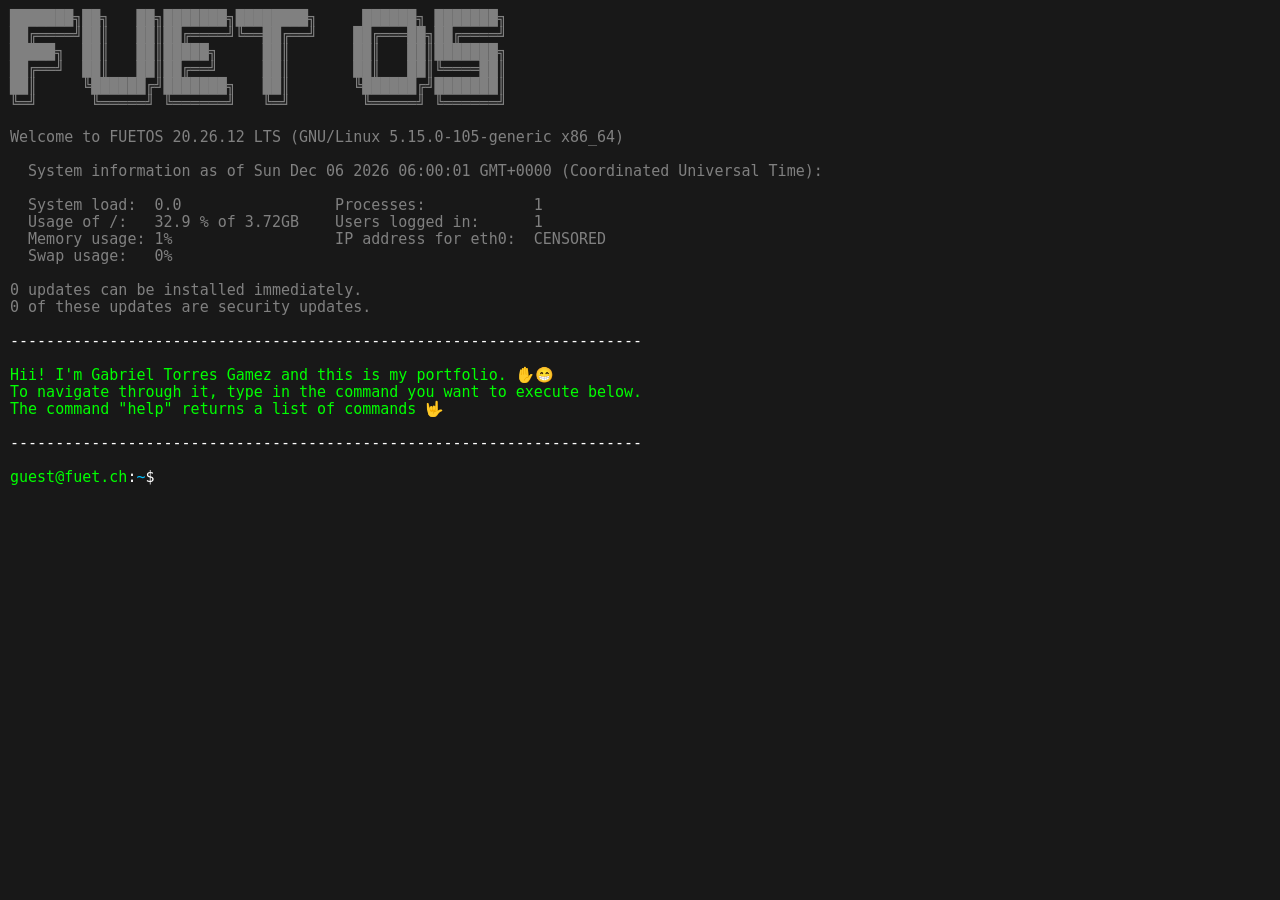
==== index.html @ 16c41c89 "optimize resourceloading" ====
<!DOCTYPE html>
<html>

<head>
  <title>Gabriel Torres Gamez - Portfolio</title>
  <meta name="author" content="Gabriel Torres Gamez" />
  <meta name="description" content="Hii! My name is Gabriel and this is my Terminal Styled Portfolio." />
  <meta name="keywords" content="stellarmilk, gabrieltorresgamez, gabriel, torres, gamez" />
  <meta charset="UTF-8" />
  <meta name="viewport" content="width=device-width, initial-scale=1" />
  <link rel="stylesheet" href="src/jquery.terminal.css" />
  <link rel="stylesheet" href="src/styles.css" />
  <script src="src/jquery.js"></script>
  <script src="src/jquery.terminal.js"></script>
  <meta property="og:title" content="Gabriels Portfolio" />
  <meta property="og:author" content="Gabriel Torres Gamez" />
  <meta property="og:type" content="website" />
  <meta property="og:url" content="https://portfolio.fuet.ch" />
  <meta property="og:description" content="Hii! My name is Gabriel and this is my Terminal Styled Portfolio." />
  <meta property="og:image" content="/src/assets/me.jpg" />
  <meta property="og:image:secure_url" content="/src/assets/me.jpg" />
</head>
<!DOCTYPE html>

<body>
  <div id="app"></div>
  <script src="src/index.js" type="module"></script>
  <script src="src/portfolio.js" type="module"></script>
</body>

</html>

</html>
---- src/styles.css ----
body {
  font-family: sans-serif;
}

#app {
  position: fixed;
  left: 0;
  top: 0;
  width: 100%;
  height: 100%;
  background-color: #181818;
}
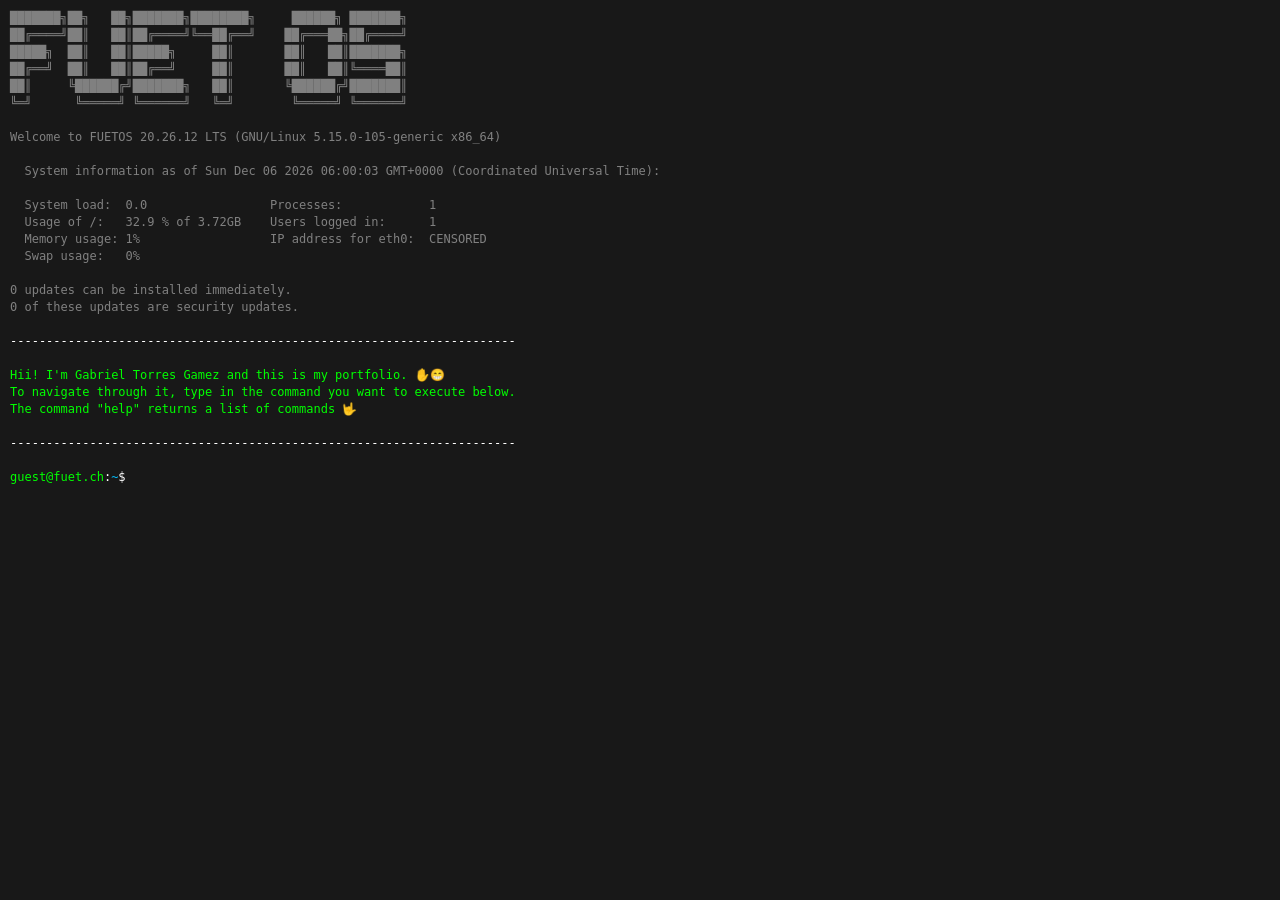
==== commit 1629b2f9: "cleanup" ====
--- a/index.html
+++ b/index.html
@@ -8,10 +8,6 @@
   <meta name="keywords" content="stellarmilk, gabrieltorresgamez, gabriel, torres, gamez" />
   <meta charset="UTF-8" />
   <meta name="viewport" content="width=device-width, initial-scale=1" />
-  <link rel="stylesheet" href="src/jquery.terminal.css" />
-  <link rel="stylesheet" href="src/styles.css" />
-  <script src="src/jquery.js"></script>
-  <script src="src/jquery.terminal.js"></script>
   <meta property="og:title" content="Gabriels Portfolio" />
   <meta property="og:author" content="Gabriel Torres Gamez" />
   <meta property="og:type" content="website" />
@@ -19,15 +15,18 @@
   <meta property="og:description" content="Hii! My name is Gabriel and this is my Terminal Styled Portfolio." />
   <meta property="og:image" content="/src/assets/me.jpg" />
   <meta property="og:image:secure_url" content="/src/assets/me.jpg" />
+	<link rel="icon" href="src/assets/favicon.svg" type="image/svg+xml" sizes="any">
+  <link rel="stylesheet" href="src/css/jquery.terminal-2.41.1.min.css" />
+  <link rel="stylesheet" href="src/css/styles.css" />
+  <script src="src/js/jquery-3.7.1.min.js"></script>
+  <script src="src/js/jquery.terminal-2.41.1.min.js"></script>
+  <script src="src/js/index.js" type="module"></script>
+  <script src="src/js/portfolio.js" type="module"></script>
 </head>
 <!DOCTYPE html>
 
 <body>
   <div id="app"></div>
-  <script src="src/index.js" type="module"></script>
-  <script src="src/portfolio.js" type="module"></script>
 </body>
 
-</html>
-
 </html>
--- a/src/css/styles.css
+++ b/src/css/styles.css
@@ -0,0 +1,12 @@
+body {
+  font-family: sans-serif;
+}
+
+#app {
+  position: fixed;
+  left: 0;
+  top: 0;
+  width: 100%;
+  height: 100%;
+  background-color: #181818;
+}
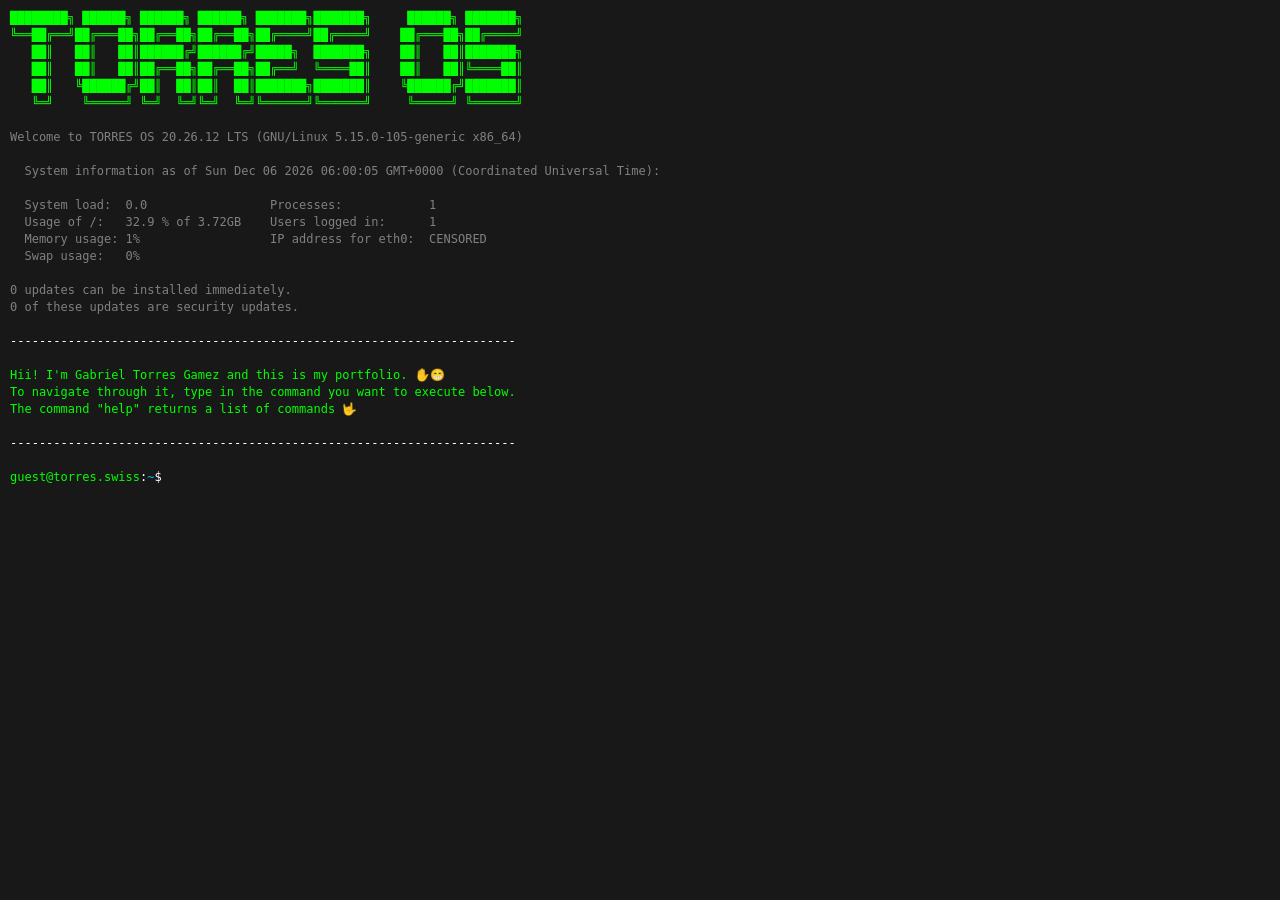
==== commit 6c57024d: "change to new domain" ====
--- a/index.html
+++ b/index.html
@@ -11,7 +11,7 @@
   <meta property="og:title" content="Gabriels Portfolio" />
   <meta property="og:author" content="Gabriel Torres Gamez" />
   <meta property="og:type" content="website" />
-  <meta property="og:url" content="https://portfolio.fuet.ch" />
+  <meta property="og:url" content="https://torres.swiss" />
   <meta property="og:description" content="Hii! My name is Gabriel and this is my Terminal Styled Portfolio." />
   <meta property="og:image" content="/src/assets/me.jpg" />
   <meta property="og:image:secure_url" content="/src/assets/me.jpg" />
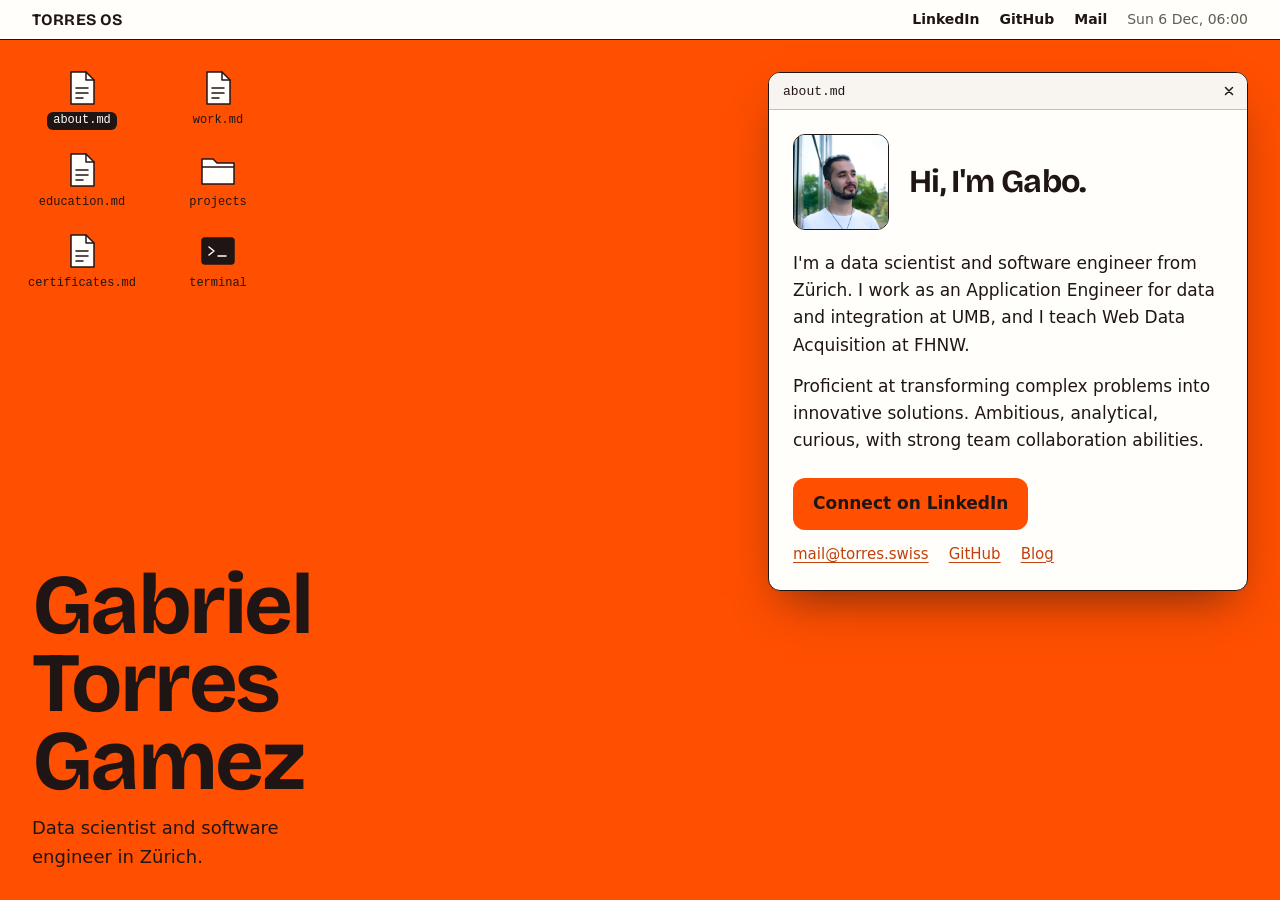
==== commit 037bb675: "add new design" ====
--- a/index.html
+++ b/index.html
@@ -1,32 +1,349 @@
 <!DOCTYPE html>
-<html>
+<html lang="en">
 
 <head>
-  <title>Gabriel Torres Gamez - Portfolio</title>
-  <meta name="author" content="Gabriel Torres Gamez" />
-  <meta name="description" content="Hii! My name is Gabriel and this is my Terminal Styled Portfolio." />
-  <meta name="keywords" content="stellarmilk, gabrieltorresgamez, gabriel, torres, gamez" />
   <meta charset="UTF-8" />
   <meta name="viewport" content="width=device-width, initial-scale=1" />
-  <meta property="og:title" content="Gabriels Portfolio" />
-  <meta property="og:author" content="Gabriel Torres Gamez" />
+  <meta http-equiv="Content-Security-Policy"
+    content="default-src 'self'; img-src 'self' data:; object-src 'none'; base-uri 'self'; form-action 'none'" />
+  <meta name="referrer" content="strict-origin-when-cross-origin" />
+  <title>Gabriel Torres Gamez · TORRES OS</title>
+  <meta name="author" content="Gabriel Torres Gamez" />
+  <meta name="description"
+    content="Gabriel Torres Gamez, data scientist and software engineer in Zürich. His work, education and projects, as a small desktop you can click through." />
+  <meta name="theme-color" content="#ff4f00" />
+  <link rel="canonical" href="https://torres.swiss/" />
+  <meta property="og:title" content="Gabriel Torres Gamez · TORRES OS" />
   <meta property="og:type" content="website" />
-  <meta property="og:url" content="https://torres.swiss" />
-  <meta property="og:description" content="Hii! My name is Gabriel and this is my Terminal Styled Portfolio." />
-  <meta property="og:image" content="/src/assets/me.jpg" />
-  <meta property="og:image:secure_url" content="/src/assets/me.jpg" />
-	<link rel="icon" href="src/assets/favicon.svg" type="image/svg+xml" sizes="any">
-  <link rel="stylesheet" href="src/css/jquery.terminal-2.41.1.min.css" />
+  <meta property="og:url" content="https://torres.swiss/" />
+  <meta property="og:description"
+    content="Data scientist and software engineer in Zürich. Work, education and projects, as a small desktop you can click through." />
+  <meta property="og:image" content="https://torres.swiss/src/assets/me.jpg" />
+  <link rel="icon" href="src/assets/favicon.svg" type="image/svg+xml" />
+  <link rel="preload" href="src/assets/fonts/bricolage-grotesque-latin-wght-normal.woff2" as="font" type="font/woff2"
+    crossorigin />
   <link rel="stylesheet" href="src/css/styles.css" />
-  <script src="src/js/jquery-3.7.1.min.js"></script>
-  <script src="src/js/jquery.terminal-2.41.1.min.js"></script>
-  <script src="src/js/index.js" type="module"></script>
-  <script src="src/js/portfolio.js" type="module"></script>
+  <script src="src/js/mode.js"></script>
+  <script src="src/js/os.js" defer></script>
 </head>
-<!DOCTYPE html>
 
 <body>
-  <div id="app"></div>
+  <svg class="sprite" width="0" height="0" aria-hidden="true" focusable="false">
+    <symbol id="i-doc" viewBox="0 0 40 40">
+      <path d="M9 4h15l8 8v24H9z" fill="#fffefb" stroke="#201515" stroke-width="1.5" stroke-linejoin="round" />
+      <path d="M24 4v8h8M14 20h12M14 25h12M14 30h7" fill="none" stroke="#201515" stroke-width="1.5"
+        stroke-linecap="round" stroke-linejoin="round" />
+    </symbol>
+    <symbol id="i-folder" viewBox="0 0 40 40">
+      <path d="M4 9h11l4 4h17v21H4z" fill="#fffefb" stroke="#201515" stroke-width="1.5" stroke-linejoin="round" />
+      <path d="M4 17h32" fill="none" stroke="#201515" stroke-width="1.5" />
+    </symbol>
+    <symbol id="i-term" viewBox="0 0 40 40">
+      <rect x="4" y="7" width="32" height="26" rx="3" fill="#201515" stroke="#201515" stroke-width="1.5" />
+      <path d="M11 16l5 4-5 4M20 25h8" fill="none" stroke="#fffefb" stroke-width="1.5" stroke-linecap="round"
+        stroke-linejoin="round" />
+    </symbol>
+    <symbol id="i-close" viewBox="0 0 12 12">
+      <path d="M2.5 2.5l7 7M9.5 2.5l-7 7" fill="none" stroke="currentColor" stroke-width="1.5"
+        stroke-linecap="round" />
+    </symbol>
+  </svg>
+
+  <div class="boot" aria-hidden="true">
+    <pre class="boot-logo">
+████████╗ ██████╗ ██████╗ ██████╗ ███████╗███████╗     ██████╗ ███████╗
+╚══██╔══╝██╔═══██╗██╔══██╗██╔══██╗██╔════╝██╔════╝    ██╔═══██╗██╔════╝
+   ██║   ██║   ██║██████╔╝██████╔╝█████╗  ███████╗    ██║   ██║███████╗
+   ██║   ██║   ██║██╔══██╗██╔══██╗██╔══╝  ╚════██║    ██║   ██║╚════██║
+   ██║   ╚██████╔╝██║  ██║██║  ██║███████╗███████║    ╚██████╔╝███████║
+   ╚═╝    ╚═════╝ ╚═╝  ╚═╝╚═╝  ╚═╝╚══════╝╚══════╝     ╚═════╝ ╚══════╝</pre>
+    <p><b>[ ok ]</b> Mounting /home/gabriel</p>
+    <p><b>[ ok ]</b> Loading work experience</p>
+    <p><b>[ ok ]</b> Starting window manager</p>
+    <p>Welcome to TORRES OS.</p>
+  </div>
+
+  <header class="bar">
+    <span class="brand">TORRES OS</span>
+    <nav class="bar-links" aria-label="Contact">
+      <a href="https://www.linkedin.com/in/gabrieltorresgamez/">LinkedIn</a>
+      <a href="https://github.com/gabrieltorresgamez">GitHub</a>
+      <a href="mailto:mail@torres.swiss">Mail</a>
+    </nav>
+    <time class="clock" id="clock"></time>
+  </header>
+
+  <main class="desk" id="desk">
+    <div class="hero">
+      <h1>Gabriel Torres Gamez</h1>
+      <p>Data scientist and software engineer in Zürich.</p>
+    </div>
+
+    <nav class="files" aria-label="Files">
+      <a href="#about"><svg width="40" height="40" aria-hidden="true">
+          <use href="#i-doc" />
+        </svg><span>about.md</span></a>
+      <a href="#work"><svg width="40" height="40" aria-hidden="true">
+          <use href="#i-doc" />
+        </svg><span>work.md</span></a>
+      <a href="#education"><svg width="40" height="40" aria-hidden="true">
+          <use href="#i-doc" />
+        </svg><span>education.md</span></a>
+      <a href="#projects"><svg width="40" height="40" aria-hidden="true">
+          <use href="#i-folder" />
+        </svg><span>projects</span></a>
+      <a href="#certificates"><svg width="40" height="40" aria-hidden="true">
+          <use href="#i-doc" />
+        </svg><span>certificates.md</span></a>
+      <a href="#terminal" class="needs-js"><svg width="40" height="40" aria-hidden="true">
+          <use href="#i-term" />
+        </svg><span>terminal</span></a>
+    </nav>
+
+    <section class="win" id="about" aria-labelledby="about-h" tabindex="-1">
+      <header class="win-bar">
+        <span class="win-name">about.md</span>
+        <button class="win-close" type="button" aria-label="Close about.md"><svg width="12" height="12"
+            aria-hidden="true">
+            <use href="#i-close" />
+          </svg></button>
+      </header>
+      <div class="win-body">
+        <div class="about-top">
+          <img src="src/assets/me.jpg" width="96" height="96" alt="Portrait of Gabriel Torres Gamez" />
+          <h2 id="about-h">Hi, I'm Gabo.</h2>
+        </div>
+        <p>I'm a data scientist and software engineer from Zürich. I work as an Application Engineer for data and
+          integration at UMB, and I teach Web Data Acquisition at FHNW.</p>
+        <p>Proficient at transforming complex problems into innovative solutions. Ambitious, analytical, curious, with
+          strong team collaboration abilities.</p>
+        <ul class="actions">
+          <li><a class="btn" href="https://www.linkedin.com/in/gabrieltorresgamez/">Connect on LinkedIn</a></li>
+          <li><a href="mailto:mail@torres.swiss">mail@torres.swiss</a></li>
+          <li><a href="https://github.com/gabrieltorresgamez">GitHub</a></li>
+          <li><a href="https://fuet.ch">Blog</a></li>
+        </ul>
+      </div>
+    </section>
+
+    <section class="win" id="work" aria-labelledby="work-h" tabindex="-1">
+      <header class="win-bar">
+        <span class="win-name">work.md</span>
+        <button class="win-close" type="button" aria-label="Close work.md"><svg width="12" height="12"
+            aria-hidden="true">
+            <use href="#i-close" />
+          </svg></button>
+      </header>
+      <div class="win-body">
+        <h2 id="work-h">Work experience</h2>
+
+        <article class="entry">
+          <h3>Application Engineer, Data &amp; Integration</h3>
+          <p class="meta"><b>UMB AG</b> · Urdorf, Zürich · <span class="when now">Jul 2025 – now</span></p>
+          <ul>
+            <li>Developed and maintained the company-wide enterprise service management platform <mark>OMNITRACKER</mark> across 12
+              business areas, from implementation to production release.</li>
+            <li>Led the implementation of <mark>absence and vacation management</mark>, including fully automated vacation
+              entitlement calculation.</li>
+            <li>Designed and rolled out <mark>REST APIs</mark> for ServiceNow time tracking and customer ticketing, and migrated the
+              SharePoint interface to the <mark>Microsoft Graph API</mark>.</li>
+            <li>Held technical ownership of the company-wide <mark>physical access control system</mark>, including migration to its
+              successor product.</li>
+            <li>Built a <mark>Python MCP server</mark> giving the team's AI assistants structured access to product documentation and
+              system knowledge.</li>
+            <li>Co-authored the team's <mark>development guidelines</mark> and gave internal tech talks on Git, CI/CD, logging, and
+              AI-assisted development.</li>
+          </ul>
+        </article>
+
+        <article class="entry">
+          <h3>Lecturer FH</h3>
+          <p class="meta"><b>FHNW, University of Applied Sciences and Arts Northwestern Switzerland</b> · Brugg, Aargau · <span class="when now">Feb 2025 – now</span></p>
+          <ul>
+            <li>Lecturer for the course <mark>“Web Data Acquisition”</mark> in the B.Sc. Data Science program.</li>
+          </ul>
+        </article>
+
+        <article class="entry">
+          <h3>Lecturer HF</h3>
+          <p class="meta"><b>ABB Technikerschule</b> · Baden, Aargau · <span class="when">Apr 2024 – Jun 2025</span></p>
+          <ul>
+            <li>Designed and lectured <mark>“Data Science &amp; Artificial Intelligence”</mark> for HF programs in Building
+              Automation and Energy &amp; Environmental Engineering.</li>
+          </ul>
+        </article>
+
+        <article class="entry">
+          <h3>Junior Data Engineer</h3>
+          <p class="meta"><b>Baloise Asset Management</b> · Basel · <span class="when">Aug 2024 – Apr 2025</span></p>
+          <ul>
+            <li>Conducted requirements analysis and designed, implemented, and managed a Product Master database using
+              <mark>PostgreSQL</mark>.</li>
+            <li>Developed <mark>Python-based</mark> data import and export pipelines ensuring reliable Excel-based workflows.</li>
+            <li>Implemented <mark>Mage-ETL</mark> pipelines on <mark>OpenShift</mark> infrastructure with <mark>Jenkins CI/CD</mark> for continuous deployment
+              and on-demand execution.</li>
+            <li><mark>Mentored</mark> a working student in developing a user-friendly frontend interface for displaying Product
+              Master data and file management through established pipelines.</li>
+            <li>Coached the product management team in utilizing the implemented data management solution and enabled
+              independent usage.</li>
+            <li>Created structured <mark>programming guidelines</mark> according to modern industry standards.</li>
+          </ul>
+        </article>
+
+        <article class="entry">
+          <h3>Data Scientist (Civil Service)</h3>
+          <p class="meta"><b>EMPA, Swiss Federal Laboratories for Materials Science and Technology</b> · Dübendorf, Zürich · <span class="when">Jul 2023 – Aug 2023</span></p>
+          <ul>
+            <li>Collaborator in the “Air Pollution and Environmental Technology” department.</li>
+            <li>Revision of the algorithm for the detection of compounds in <mark>GC-MS</mark> data for the open-source project
+              <mark>ALPINAC</mark>.</li>
+          </ul>
+        </article>
+
+        <article class="entry">
+          <h3>Technical Support Specialist</h3>
+          <p class="meta"><b>University Hospital Balgrist</b> · Zürich · <span class="when">Aug 2022</span></p>
+          <ul>
+            <li>First and second level support for the clinic and campus environment.</li>
+          </ul>
+        </article>
+
+        <article class="entry">
+          <h3>Class and Student Assistance (Civil Service)</h3>
+          <p class="meta"><b>Eduzis, Schulhaus Seehalde</b> · Niederhasli, Zürich · <span class="when">Sep 2020 – Sep 2021</span></p>
+          <ul>
+            <li>Supporting young people in class and during the lunch break.</li>
+            <li>Temporary help in the IT department.</li>
+          </ul>
+        </article>
+
+        <article class="entry">
+          <h3>Software Developer (Apprenticeship)</h3>
+          <p class="meta"><b>University Hospital Balgrist</b> · Zürich · <span class="when">Aug 2016 – Jul 2020</span></p>
+          <ul>
+            <li>First and second level support for the clinic and campus environment.</li>
+            <li>Assistance in the field of network technology.</li>
+            <li>Support of administrative and medical applications.</li>
+            <li>Supporting medical doctors in research tasks with process optimizations and data management.</li>
+            <li>Sole development of smaller customer-specific projects.</li>
+            <li>Participation in large cross-company projects like the <mark>digital patient portal</mark>.</li>
+          </ul>
+        </article>
+      </div>
+    </section>
+
+    <section class="win" id="education" aria-labelledby="education-h" tabindex="-1">
+      <header class="win-bar">
+        <span class="win-name">education.md</span>
+        <button class="win-close" type="button" aria-label="Close education.md"><svg width="12" height="12"
+            aria-hidden="true">
+            <use href="#i-close" />
+          </svg></button>
+      </header>
+      <div class="win-body">
+        <h2 id="education-h">Education</h2>
+
+        <article class="entry">
+          <h3>CAS Software Architecture</h3>
+          <p class="meta"><b>HSLU, Lucerne University of Applied Sciences and Arts</b> · Rotkreuz, Zug · <span class="when now">Sep 2026 – now</span></p>
+        </article>
+
+        <article class="entry">
+          <h3>B.Sc. in Data Science</h3>
+          <p class="meta"><b>FHNW, University of Applied Sciences and Arts Northwestern Switzerland</b> · Brugg, Aargau · <span class="when">Sep 2021 – Feb 2025</span></p>
+          <ul>
+            <li>Several interdisciplinary projects in areas such as <mark>AI security</mark>, astronomy, sensor technology, IoT, real
+              estate and air quality.</li>
+            <li>Strong focus on <mark>deep learning</mark>, including adversarial attacks, computer vision, natural language
+              processing, signal processing, and social network analysis.</li>
+            <li>Regularly approached by fellow students for advice on a broad range of technical challenges.</li>
+          </ul>
+        </article>
+
+        <article class="entry">
+          <h3>Vocational Training in Software Development (EFZ) and Vocational Baccalaureate (BM1)</h3>
+          <p class="meta"><b>BBW, Berufsbildungsschule Winterthur</b> · Winterthur, Zürich · <span class="when">Aug 2016 – Jul 2020</span></p>
+        </article>
+      </div>
+    </section>
+
+    <section class="win" id="projects" aria-labelledby="projects-h" tabindex="-1">
+      <header class="win-bar">
+        <span class="win-name">projects</span>
+        <button class="win-close" type="button" aria-label="Close projects"><svg width="12" height="12"
+            aria-hidden="true">
+            <use href="#i-close" />
+          </svg></button>
+      </header>
+      <div class="win-body">
+        <h2 id="projects-h">Projects</h2>
+
+        <article class="entry">
+          <h3><a href="https://github.com/AdversarialAttacks">Adversarial Attacks in Medicine</a></h3>
+          <p>Enhancing the robustness of disease detection models against <mark>universal adversarial attacks</mark>.</p>
+        </article>
+        <article class="entry">
+          <h3><a href="https://github.com/i4Ds/FlareSense">FlareSense</a></h3>
+          <p>A classification model for the detection of <mark>solar flares</mark> using the e-Callisto solar spectrometer
+            network.</p>
+        </article>
+        <article class="entry">
+          <h3><a href="https://github.com/Sensor-Based-Activity-Recognition">Sensor Based Activity Recognition</a></h3>
+          <p>Using <mark>smartphone sensors</mark> to classify movement and workout profiles.</p>
+        </article>
+        <article class="entry">
+          <h3><a href="https://github.com/Immobilienrechner-Challenge">Real Estate Price Prediction</a></h3>
+          <p>A website for predicting <mark>real estate prices</mark> in Switzerland.</p>
+        </article>
+        <article class="entry">
+          <h3><a href="https://github.com/Smart-Classroom-Challenge">Smart Classroom</a></h3>
+          <p>A complete <mark>IoT solution</mark> for monitoring and evaluating air quality in classrooms.</p>
+        </article>
+      </div>
+    </section>
+
+    <section class="win" id="certificates" aria-labelledby="certificates-h" tabindex="-1">
+      <header class="win-bar">
+        <span class="win-name">certificates.md</span>
+        <button class="win-close" type="button" aria-label="Close certificates.md"><svg width="12" height="12"
+            aria-hidden="true">
+            <use href="#i-close" />
+          </svg></button>
+      </header>
+      <div class="win-body">
+        <h2 id="certificates-h">Certificates</h2>
+        <ul class="certs">
+          <li><span class="yr">2025</span> <span><b>ITIL Foundation Certificate in IT Service Management</b>, PeopleCert</span></li>
+          <li><span class="yr">2025</span> <span><b>Azure Fundamentals</b>, Microsoft</span></li>
+          <li><span class="yr">2023</span> <span><b>Data Hackdays BE 2023</b>, Kanton Bern</span></li>
+          <li><span class="yr">2022</span> <span><b>MAKEathon 2022</b>, FHNW</span></li>
+          <li><span class="yr">2021</span> <span><b>Betreuung von Jugendlichen 2</b>, CURAVIVA</span></li>
+          <li><span class="yr">2020</span> <span><b>Betreuung von Jugendlichen 1</b>, CURAVIVA</span></li>
+          <li><span class="yr">2020</span> <span><b>Kommunikation und Betreuung (KoBe)</b>, Swiss Red Cross</span></li>
+          <li><span class="yr">2018</span> <span><b><span lang="es">Certificado de Lengua y Cultura Españolas</span> C1</b>, <span lang="es">Ministerio de Educación de España</span></span></li>
+        </ul>
+      </div>
+    </section>
+
+    <section class="win term needs-js" id="terminal" aria-labelledby="terminal-h" tabindex="-1">
+      <header class="win-bar">
+        <span class="win-name">terminal</span>
+        <button class="win-close" type="button" aria-label="Close terminal"><svg width="12" height="12"
+            aria-hidden="true">
+            <use href="#i-close" />
+          </svg></button>
+      </header>
+      <div class="win-body">
+        <h2 id="terminal-h" class="sr-only">Terminal</h2>
+        <div class="term-out" id="term-out" role="log" aria-live="polite"></div>
+        <form class="term-line" id="term-form">
+          <label for="term-in">guest@torres.swiss:~$</label>
+          <input id="term-in" type="text" autocomplete="off" autocapitalize="off" autocorrect="off" spellcheck="false"
+            enterkeyhint="go" />
+        </form>
+      </div>
+    </section>
+  </main>
 </body>
 
-</html>+</html>
--- a/src/css/styles.css
+++ b/src/css/styles.css
@@ -1,12 +1,812 @@
+/* TORRES OS. Tokens after the Zapier-derived DESIGN.md used on fuet.ch. */
+@font-face {
+  font-family: 'Bricolage Grotesque Variable';
+  font-style: normal;
+  font-display: swap;
+  font-weight: 200 800;
+  src: url('../assets/fonts/bricolage-grotesque-latin-wght-normal.woff2') format('woff2-variations');
+}
+
+:root {
+  color-scheme: light;
+  --orange: #ff4f00;
+  --canvas: #fffefb;
+  --canvas-soft: #f8f4f0;
+  --ink: #201515;
+  --body: #605d52;
+  --hairline: #c5c0b1;
+  --border: #939084;
+  --link: #c2410c;
+  --selection: #ffe3d5;
+  --term-bg: #1a1210;
+  --term-soft: #241c19;
+  --term-line: #3a332d;
+  --term-ink: #fffefb;
+  --term-mute: #c5c0b1;
+  /* Terminal text colours, used like a shell theme: one meaning each. */
+  --term-amber: #ffc46b;
+  --term-green: #a9d18e;
+  --term-blue: #8ecae6;
+  --display: 'Bricolage Grotesque Variable', system-ui, sans-serif;
+  --sans: system-ui, -apple-system, 'Segoe UI', Roboto, sans-serif;
+  --mono: ui-monospace, 'SF Mono', SFMono-Regular, Menlo, Consolas, 'Liberation Mono', monospace;
+  --radius: 12px;
+  --radius-sm: 6px;
+  --bar: 2.5rem;
+  --gutter: clamp(1rem, 4vw, 2rem);
+  --ease-out: cubic-bezier(0.23, 1, 0.32, 1);
+}
+
+*,
+*::before,
+*::after {
+  box-sizing: border-box;
+}
+
+html {
+  -webkit-text-size-adjust: 100%;
+  text-size-adjust: 100%;
+  scroll-padding-top: calc(var(--bar) + 1rem);
+  scrollbar-color: var(--ink) var(--orange);
+}
+
 body {
-  font-family: sans-serif;
-}
-
-#app {
+  margin: 0;
+  min-height: 100dvh;
+  background: var(--orange);
+  color: var(--ink);
+  font: 1.0625rem/1.6 var(--sans);
+  caret-color: var(--orange);
+}
+
+::selection {
+  background: var(--selection);
+  color: var(--ink);
+}
+
+:focus-visible {
+  outline: 2px solid var(--ink);
+  outline-offset: 2px;
+  border-radius: 2px;
+}
+
+.sprite {
+  position: absolute;
+}
+
+.sr-only {
+  position: absolute;
+  width: 1px;
+  height: 1px;
+  overflow: hidden;
+  clip-path: inset(50%);
+  white-space: nowrap;
+}
+
+html:not(.js) .needs-js {
+  display: none;
+}
+
+a {
+  color: var(--link);
+  text-decoration-thickness: 1px;
+  text-underline-offset: 0.2em;
+}
+
+@media (hover: hover) and (pointer: fine) {
+  a:hover {
+    color: var(--ink);
+  }
+}
+
+/* Menu bar */
+.bar {
+  position: sticky;
+  top: 0;
+  z-index: 50;
+  display: flex;
+  align-items: center;
+  gap: 1.25rem;
+  height: var(--bar);
+  padding: 0 var(--gutter);
+  background: var(--canvas);
+  border-bottom: 1px solid var(--ink);
+  font-size: 0.875rem;
+}
+
+.brand {
+  margin-right: auto;
+  white-space: nowrap;
+  font: 700 1rem/1 var(--display);
+  letter-spacing: 0.01em;
+}
+
+.bar-links {
+  display: flex;
+  gap: 1.25rem;
+}
+
+.bar-links a {
+  display: inline-block;
+  padding: 0.5rem 0;
+  color: var(--ink);
+  font-weight: 600;
+  text-decoration: none;
+}
+
+@media (hover: hover) and (pointer: fine) {
+  .bar-links a:hover {
+    text-decoration: underline;
+    text-decoration-thickness: 2px;
+    text-decoration-color: var(--orange);
+  }
+}
+
+.clock {
+  color: var(--body);
+  font-variant-numeric: tabular-nums;
+  white-space: nowrap;
+}
+
+@media (max-width: 30rem) {
+  .clock {
+    display: none;
+  }
+}
+
+/* Desk: a stacked page by default, a desktop under .os */
+.desk {
+  display: grid;
+  gap: 1.25rem;
+  max-width: 44rem;
+  margin: 0 auto;
+  padding: 2rem var(--gutter) 4rem;
+}
+
+.hero h1 {
+  margin: 0;
+  font: 700 clamp(2.75rem, 12vw, 5rem)/0.92 var(--display);
+  letter-spacing: -0.03em;
+  text-wrap: balance;
+}
+
+.hero p {
+  margin: 0.875rem 0 0;
+  text-wrap: balance;
+  font-size: 1.125rem;
+  font-weight: 500;
+}
+
+/* File icons */
+.files {
+  display: grid;
+  grid-template-columns: repeat(auto-fill, minmax(7rem, 1fr));
+  gap: 0.25rem;
+}
+
+.files a {
+  display: grid;
+  justify-items: center;
+  gap: 0.25rem;
+  padding: 0.5rem 0.25rem;
+  border-radius: var(--radius-sm);
+  color: var(--ink);
+  font: 500 0.75rem/1.3 var(--mono);
+  text-decoration: none;
+  transition: scale 140ms var(--ease-out);
+}
+
+.files span {
+  padding: 0.0625rem 0.375rem;
+  border-radius: var(--radius-sm);
+  white-space: nowrap;
+}
+
+.files a:active {
+  scale: 0.97;
+}
+
+.files a[aria-current] span {
+  background: var(--ink);
+  color: var(--canvas);
+}
+
+@media (hover: hover) and (pointer: fine) {
+  .files a:hover span {
+    background: var(--ink);
+    color: var(--canvas);
+  }
+}
+
+/* Windows */
+.win {
+  background: var(--canvas);
+  border: 1px solid var(--ink);
+  border-radius: var(--radius);
+  overflow: hidden;
+  scroll-margin-top: calc(var(--bar) + 1rem);
+}
+
+.win:focus {
+  outline: none;
+}
+
+.win-bar {
+  display: flex;
+  align-items: center;
+  justify-content: space-between;
+  min-height: 2.25rem;
+  padding-left: 0.875rem;
+  background: var(--canvas-soft);
+  border-bottom: 1px solid var(--hairline);
+  color: var(--body);
+  font: 500 0.8125rem/1 var(--mono);
+}
+
+.win-close {
+  display: none;
+  place-items: center;
+  width: 2.25rem;
+  height: 2.25rem;
+  padding: 0;
+  border: 0;
+  border-radius: var(--radius-sm);
+  background: none;
+  color: var(--ink);
+  cursor: pointer;
+  transition: scale 140ms var(--ease-out);
+}
+
+.win-close:active {
+  scale: 0.9;
+}
+
+.win-close:focus-visible {
+  outline-offset: -4px;
+}
+
+@media (hover: hover) and (pointer: fine) {
+  .win-close:hover {
+    color: var(--link);
+  }
+}
+
+.win-body {
+  padding: 1.5rem;
+  scrollbar-color: var(--border) transparent;
+}
+
+.win h2 {
+  margin: 0 0 1.25rem;
+  font: 700 1.75rem/1.1 var(--display);
+  letter-spacing: -0.02em;
+}
+
+.win p {
+  margin: 0 0 0.875rem;
+  max-width: 68ch;
+}
+
+.entry + .entry {
+  margin-top: 1.75rem;
+  padding-top: 1.5rem;
+  border-top: 1px solid var(--hairline);
+}
+
+.entry h3 {
+  margin: 0;
+  font: 650 1.125rem/1.3 var(--display);
+}
+
+.entry h3 a {
+  color: var(--ink);
+}
+
+.entry .meta {
+  margin: 0.125rem 0 0;
+  color: var(--body);
+  font-size: 0.875rem;
+}
+
+.entry > p:not(.meta) {
+  margin: 0.375rem 0 0;
+  font-size: 0.9375rem;
+}
+
+.entry ul {
+  margin: 0.75rem 0 0;
+  padding-left: 1.125rem;
+  font-size: 0.9375rem;
+}
+
+.entry li + li {
+  margin-top: 0.375rem;
+}
+
+.entry li::marker {
+  color: var(--border);
+}
+
+/* Highlights in the files: a marker for key terms, ink for the organisation, rust for current roles. */
+mark {
+  padding: 0.05em 0.15em;
+  margin: 0 -0.15em;
+  border-radius: var(--radius-sm);
+  background: var(--selection);
+  color: var(--ink);
+}
+
+mark::selection {
+  background: var(--orange);
+}
+
+.entry .meta b {
+  color: var(--ink);
+  font-weight: 600;
+}
+
+.entry .now {
+  color: var(--link);
+  font-weight: 600;
+}
+
+.certs b {
+  font-weight: 600;
+}
+
+/* about.md */
+.about-top {
+  display: flex;
+  align-items: center;
+  gap: 1.25rem;
+  margin-bottom: 1.25rem;
+}
+
+.about-top img {
+  flex: none;
+  border: 1px solid var(--ink);
+  border-radius: var(--radius);
+}
+
+.about-top h2 {
+  margin: 0;
+  font-size: 2rem;
+}
+
+.actions {
+  display: flex;
+  flex-wrap: wrap;
+  align-items: center;
+  gap: 0.75rem 1.25rem;
+  margin: 1.5rem 0 0;
+  padding: 0;
+  list-style: none;
+  font-size: 0.9375rem;
+}
+
+.actions li:first-child {
+  flex-basis: 100%;
+}
+
+.btn {
+  display: inline-block;
+  padding: 0.75rem 1.25rem;
+  border-radius: var(--radius);
+  background: var(--orange);
+  color: var(--ink);
+  font-size: 1.0625rem;
+  font-weight: 600;
+  text-decoration: none;
+  transition: scale 140ms var(--ease-out), background-color 160ms ease, color 160ms ease;
+}
+
+.btn:active {
+  scale: 0.97;
+}
+
+@media (hover: hover) and (pointer: fine) {
+  .btn:hover {
+    background: var(--ink);
+    color: var(--canvas);
+  }
+}
+
+/* certificates.md */
+.certs {
+  display: grid;
+  gap: 0.625rem;
+  margin: 0;
+  padding: 0;
+  list-style: none;
+  font-size: 0.9375rem;
+}
+
+.certs li {
+  display: grid;
+  grid-template-columns: 3rem 1fr;
+}
+
+.certs li > :first-child {
+  color: var(--body);
+  font-variant-numeric: tabular-nums;
+}
+
+/* Terminal: the one dark window */
+.term {
+  background: var(--term-bg);
+  color: var(--term-ink);
+  font: 0.875rem/1.55 var(--mono);
+  scrollbar-color: var(--term-line) var(--term-bg);
+}
+
+.term ::selection {
+  background: var(--orange);
+  color: var(--ink);
+}
+
+.term .win-bar {
+  background: var(--term-soft);
+  border-bottom-color: var(--term-line);
+  color: var(--term-mute);
+}
+
+.term .win-close {
+  color: var(--term-ink);
+}
+
+.term :focus-visible {
+  outline-color: var(--orange);
+}
+
+@media (hover: hover) and (pointer: fine) {
+  .term .win-close:hover {
+    color: var(--orange);
+  }
+}
+
+.term .win-body {
+  display: flex;
+  flex-direction: column;
+  min-height: 16rem;
+  padding: 1rem;
+  cursor: text;
+  scrollbar-color: var(--term-line) transparent;
+}
+
+.term-out > div {
+  white-space: pre-wrap;
+  overflow-wrap: anywhere;
+}
+
+.term-out .cmd {
+  margin-top: 0.75rem;
+  color: var(--term-mute);
+}
+
+.term-out .cmd:first-child {
+  margin-top: 0;
+}
+
+.term-out .t-h2 {
+  font-weight: 700;
+}
+
+.term-out .t-h3 {
+  margin-top: 0.75rem;
+  color: var(--orange);
+  font-weight: 600;
+}
+
+.term-out .t-meta {
+  color: var(--term-mute);
+}
+
+.term-out .org,
+.term-out .url {
+  color: var(--term-blue);
+}
+
+.term-out .hl,
+.term-out .key {
+  color: var(--term-amber);
+}
+
+.term-out .now {
+  color: var(--term-green);
+}
+
+.term-out .when {
+  color: var(--term-mute);
+}
+
+.term-out .err {
+  color: var(--orange);
+}
+
+.term-out .logo {
+  overflow: hidden;
+  color: var(--orange);
+  font-size: min(1.5cqw, 0.75rem);
+  line-height: 1;
+  white-space: pre;
+}
+
+.term-line {
+  display: flex;
+  gap: 0.5rem;
+  margin-top: 0.75rem;
+}
+
+.term-line label {
+  flex: none;
+  color: var(--orange);
+}
+
+.term-line input {
+  flex: 1;
+  min-width: 0;
+  padding: 0;
+  border: 0;
+  outline: 0;
+  background: none;
+  color: inherit;
+  font: inherit;
+  caret-color: var(--orange);
+  caret-shape: block;
+}
+
+/* 16px on the stacked page, so iOS does not zoom when the prompt is focused. */
+html:not(.os) .term-line {
+  font-size: 1rem;
+}
+
+/* Boot sequence. Runs on CSS alone, so it always ends even if os.js never loads. */
+.boot {
+  display: none;
+}
+
+html.booting .boot {
   position: fixed;
-  left: 0;
-  top: 0;
-  width: 100%;
+  inset: 0;
+  z-index: 100;
+  display: grid;
+  align-content: center;
+  justify-content: center;
+  gap: 0.25rem;
+  padding: var(--gutter);
+  background: var(--term-bg);
+  color: var(--term-ink);
+  font: 0.875rem/1.5 var(--mono);
+  animation: boot-out 240ms 1250ms ease-out forwards;
+}
+
+.boot-logo {
+  margin: 0 0 1.25rem;
+  color: var(--orange);
+  font: inherit;
+  font-size: min(1.55vw, 0.8125rem);
+  line-height: 1;
+}
+
+.boot p {
+  margin: 0;
+  opacity: 0;
+  animation: boot-line 1ms forwards;
+}
+
+.boot p:nth-of-type(1) {
+  animation-delay: 200ms;
+}
+
+.boot p:nth-of-type(2) {
+  animation-delay: 420ms;
+}
+
+.boot p:nth-of-type(3) {
+  animation-delay: 640ms;
+}
+
+.boot p:nth-of-type(4) {
+  margin-top: 0.75rem;
+  animation-delay: 900ms;
+}
+
+.boot b {
+  color: var(--orange);
+  font-weight: 500;
+}
+
+@keyframes boot-line {
+  to {
+    opacity: 1;
+  }
+}
+
+@keyframes boot-out {
+  to {
+    opacity: 0;
+    visibility: hidden;
+  }
+}
+
+@media (prefers-reduced-motion: no-preference) {
+  html {
+    scroll-behavior: smooth;
+  }
+}
+
+/* Desktop mode: set by mode.js on wide screens with a mouse. */
+html.os,
+.os body {
   height: 100%;
-  background-color: #181818;
-}
+  overflow: hidden;
+}
+
+.os .bar {
+  position: fixed;
+  inset: 0 0 auto;
+}
+
+.os .desk {
+  position: fixed;
+  inset: var(--bar) 0 0;
+  display: block;
+  max-width: none;
+  padding: 0;
+  overflow: hidden;
+}
+
+.os .hero {
+  position: absolute;
+  left: 2rem;
+  bottom: 1.75rem;
+}
+
+.os .hero h1 {
+  max-width: 8ch;
+  font-size: clamp(3rem, min(6.6vw, 10vh), 6rem);
+}
+
+.os .hero p {
+  max-width: 20rem;
+}
+
+.os .files {
+  position: absolute;
+  top: 1.25rem;
+  left: 1rem;
+  grid-template-columns: repeat(2, 8.25rem);
+}
+
+.os .win {
+  position: absolute;
+  display: flex;
+  flex-direction: column;
+  max-height: calc(100% - 2rem);
+  box-shadow: 0 8px 20px -12px rgb(32 21 21 / 0.45);
+  transition: opacity 180ms var(--ease-out), scale 180ms var(--ease-out), display 180ms allow-discrete;
+}
+
+.os .win.front {
+  box-shadow: 0 22px 44px -16px rgb(32 21 21 / 0.6);
+}
+
+.os .win:not(.front) .win-bar {
+  background: var(--canvas);
+}
+
+.os .term:not(.front) .win-bar {
+  background: var(--term-bg);
+}
+
+.os .win.front .win-bar {
+  color: var(--ink);
+}
+
+.os .term.front .win-bar {
+  color: var(--term-ink);
+}
+
+.os .win:not(.open) {
+  display: none;
+  opacity: 0;
+  scale: 0.97;
+  transition-duration: 120ms;
+}
+
+@starting-style {
+  .os .win.open {
+    opacity: 0;
+    scale: 0.96;
+  }
+}
+
+.os .win-bar {
+  flex: none;
+  cursor: grab;
+  touch-action: none;
+  user-select: none;
+  -webkit-user-select: none;
+}
+
+.os .win.dragging .win-bar {
+  cursor: grabbing;
+}
+
+.os .win-close {
+  display: grid;
+}
+
+.os .win-body {
+  overflow: auto;
+  overscroll-behavior: contain;
+  scrollbar-width: thin;
+}
+
+/* Start positions. about.md and the terminal sit in separate columns so neither covers the other;
+   the files open on the right, clear of the terminal prompt. */
+.os #about {
+  top: 2rem;
+  right: 2rem;
+  width: 30rem;
+}
+
+.os #work {
+  top: 1rem;
+  right: 3rem;
+  width: 40rem;
+}
+
+.os #education {
+  top: 2.5rem;
+  right: 4.5rem;
+  width: 36rem;
+}
+
+.os #projects {
+  top: 4rem;
+  right: 6rem;
+  width: 32rem;
+}
+
+.os #certificates {
+  top: 5.5rem;
+  right: 7.5rem;
+  width: 34rem;
+}
+
+.os #terminal {
+  left: 24rem;
+  right: 34rem;
+  bottom: 2rem;
+  height: 21rem;
+  container-type: inline-size;
+}
+
+/* Narrower desktops: no room beside about.md, so the terminal opens on request, over the lower left. */
+@media (max-width: 89.99rem) {
+  .os #terminal {
+    left: 2rem;
+    right: auto;
+    width: min(32rem, calc(100% - 4rem));
+  }
+}
+
+.os .term .win-body {
+  flex: 1;
+  min-height: 0;
+}
+
+@media (prefers-reduced-motion: reduce) {
+  .os .win,
+  .os .win:not(.open) {
+    scale: 1;
+    transition-property: opacity, display;
+  }
+
+  .files a,
+  .btn,
+  .win-close {
+    transition: none;
+  }
+}
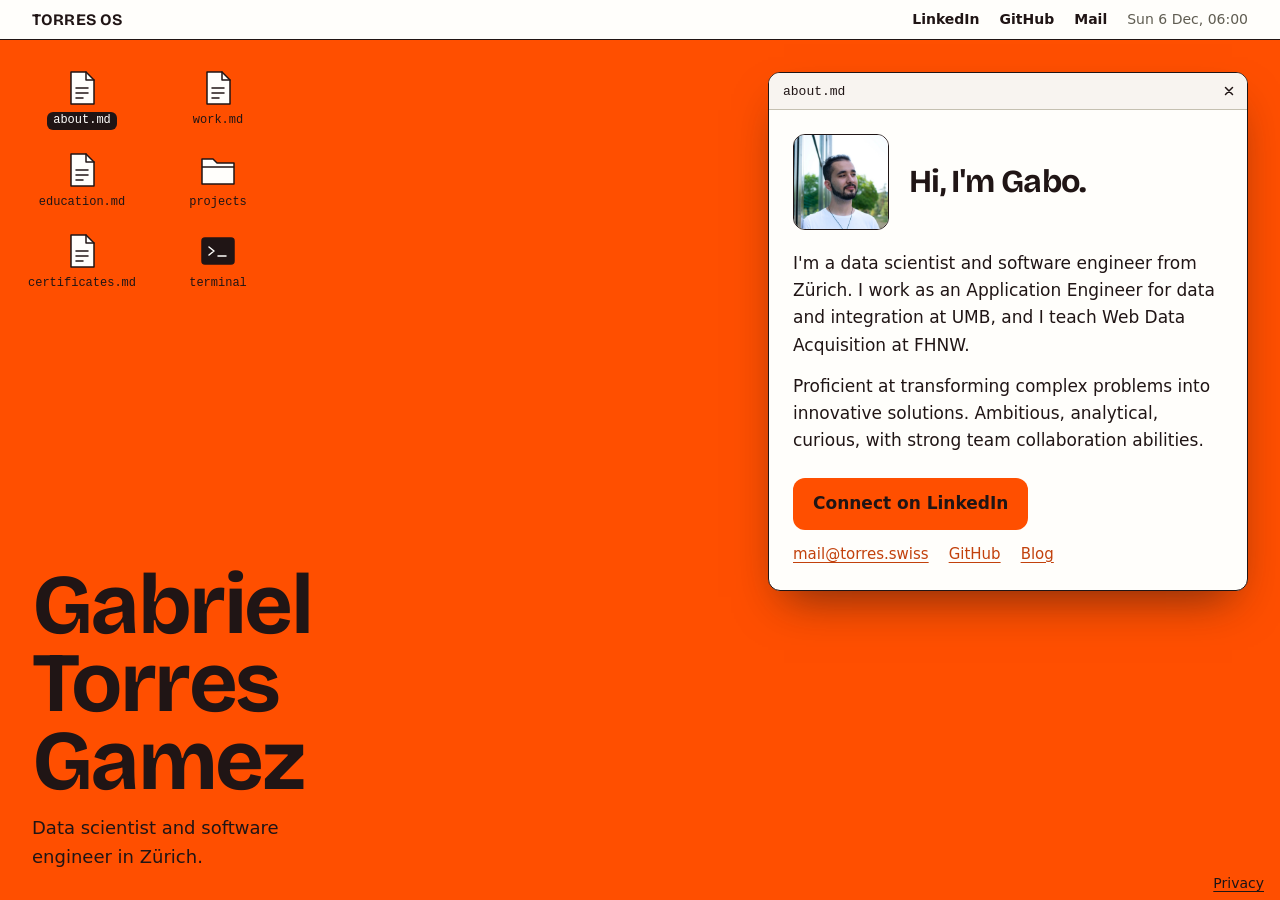
==== commit e21a4e3c: "publish privacy notice" ====
--- a/index.html
+++ b/index.html
@@ -343,6 +343,7 @@
         </form>
       </div>
     </section>
+    <footer class="foot"><a href="privacy/">Privacy</a></footer>
   </main>
 </body>
 
--- a/src/css/styles.css
+++ b/src/css/styles.css
@@ -121,6 +121,11 @@
   letter-spacing: 0.01em;
 }
 
+a.brand {
+  color: var(--ink);
+  text-decoration: none;
+}
+
 .bar-links {
   display: flex;
   gap: 1.25rem;
@@ -276,6 +281,7 @@
   scrollbar-color: var(--border) transparent;
 }
 
+.win h1,
 .win h2 {
   margin: 0 0 1.25rem;
   font: 700 1.75rem/1.1 var(--display);
@@ -429,6 +435,43 @@
 .certs li > :first-child {
   color: var(--body);
   font-variant-numeric: tabular-nums;
+}
+
+/* privacy.md and the link to it */
+.prose h2 {
+  margin: 2rem 0 0.5rem;
+  font-size: 1.25rem;
+  letter-spacing: 0;
+}
+
+.prose ul {
+  margin: 0 0 0.875rem;
+  padding-left: 1.125rem;
+  max-width: 68ch;
+}
+
+.prose li + li {
+  margin-top: 0.375rem;
+}
+
+.prose li::marker {
+  color: var(--border);
+}
+
+.prose code {
+  padding: 0.1em 0.3em;
+  border-radius: var(--radius-sm);
+  background: var(--canvas-soft);
+  font: 0.875em var(--mono);
+}
+
+.foot {
+  font-size: 0.875rem;
+  text-align: center;
+}
+
+.foot a {
+  color: var(--ink);
 }
 
 /* Terminal: the one dark window */
@@ -671,6 +714,12 @@
   max-width: 20rem;
 }
 
+.os .foot {
+  position: absolute;
+  right: 1rem;
+  bottom: 0.375rem;
+}
+
 .os .files {
   position: absolute;
   top: 1.25rem;
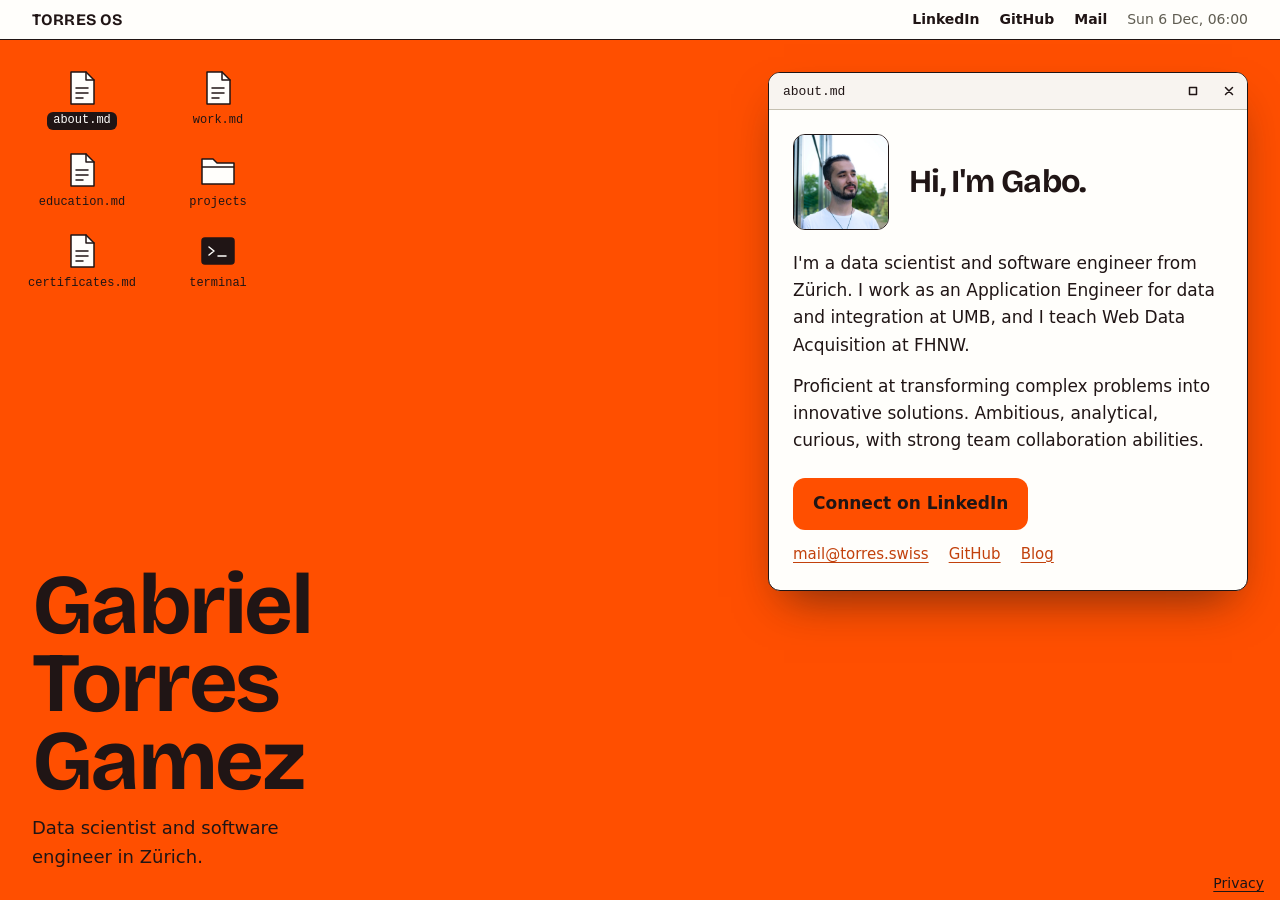
==== commit 5b829d46: "optimize animations and add fullscreen windows" ====
--- a/index.html
+++ b/index.html
@@ -43,6 +43,14 @@
       <path d="M11 16l5 4-5 4M20 25h8" fill="none" stroke="#fffefb" stroke-width="1.5" stroke-linecap="round"
         stroke-linejoin="round" />
     </symbol>
+    <symbol id="i-max" viewBox="0 0 12 12">
+      <rect x="2.5" y="2.5" width="7" height="7" fill="none" stroke="currentColor" stroke-width="1.5"
+        stroke-linejoin="round" />
+    </symbol>
+    <symbol id="i-restore" viewBox="0 0 12 12">
+      <path d="M4.5 4.5v-2h5v5h-2M2.5 4.5h5v5h-5z" fill="none" stroke="currentColor" stroke-width="1.5"
+        stroke-linejoin="round" />
+    </symbol>
     <symbol id="i-close" viewBox="0 0 12 12">
       <path d="M2.5 2.5l7 7M9.5 2.5l-7 7" fill="none" stroke="currentColor" stroke-width="1.5"
         stroke-linecap="round" />
@@ -103,8 +111,10 @@
     <section class="win" id="about" aria-labelledby="about-h" tabindex="-1">
       <header class="win-bar">
         <span class="win-name">about.md</span>
-        <button class="win-close" type="button" aria-label="Close about.md"><svg width="12" height="12"
-            aria-hidden="true">
+        <button class="win-btn win-max" type="button" aria-label="Maximise about.md"><svg width="12" height="12" aria-hidden="true">
+            <use href="#i-max" />
+          </svg></button>
+        <button class="win-btn win-close" type="button" aria-label="Close about.md"><svg width="12" height="12" aria-hidden="true">
             <use href="#i-close" />
           </svg></button>
       </header>
@@ -129,8 +139,10 @@
     <section class="win" id="work" aria-labelledby="work-h" tabindex="-1">
       <header class="win-bar">
         <span class="win-name">work.md</span>
-        <button class="win-close" type="button" aria-label="Close work.md"><svg width="12" height="12"
-            aria-hidden="true">
+        <button class="win-btn win-max" type="button" aria-label="Maximise work.md"><svg width="12" height="12" aria-hidden="true">
+            <use href="#i-max" />
+          </svg></button>
+        <button class="win-btn win-close" type="button" aria-label="Close work.md"><svg width="12" height="12" aria-hidden="true">
             <use href="#i-close" />
           </svg></button>
       </header>
@@ -235,8 +247,10 @@
     <section class="win" id="education" aria-labelledby="education-h" tabindex="-1">
       <header class="win-bar">
         <span class="win-name">education.md</span>
-        <button class="win-close" type="button" aria-label="Close education.md"><svg width="12" height="12"
-            aria-hidden="true">
+        <button class="win-btn win-max" type="button" aria-label="Maximise education.md"><svg width="12" height="12" aria-hidden="true">
+            <use href="#i-max" />
+          </svg></button>
+        <button class="win-btn win-close" type="button" aria-label="Close education.md"><svg width="12" height="12" aria-hidden="true">
             <use href="#i-close" />
           </svg></button>
       </header>
@@ -270,8 +284,10 @@
     <section class="win" id="projects" aria-labelledby="projects-h" tabindex="-1">
       <header class="win-bar">
         <span class="win-name">projects</span>
-        <button class="win-close" type="button" aria-label="Close projects"><svg width="12" height="12"
-            aria-hidden="true">
+        <button class="win-btn win-max" type="button" aria-label="Maximise projects"><svg width="12" height="12" aria-hidden="true">
+            <use href="#i-max" />
+          </svg></button>
+        <button class="win-btn win-close" type="button" aria-label="Close projects"><svg width="12" height="12" aria-hidden="true">
             <use href="#i-close" />
           </svg></button>
       </header>
@@ -305,8 +321,10 @@
     <section class="win" id="certificates" aria-labelledby="certificates-h" tabindex="-1">
       <header class="win-bar">
         <span class="win-name">certificates.md</span>
-        <button class="win-close" type="button" aria-label="Close certificates.md"><svg width="12" height="12"
-            aria-hidden="true">
+        <button class="win-btn win-max" type="button" aria-label="Maximise certificates.md"><svg width="12" height="12" aria-hidden="true">
+            <use href="#i-max" />
+          </svg></button>
+        <button class="win-btn win-close" type="button" aria-label="Close certificates.md"><svg width="12" height="12" aria-hidden="true">
             <use href="#i-close" />
           </svg></button>
       </header>
@@ -328,8 +346,10 @@
     <section class="win term needs-js" id="terminal" aria-labelledby="terminal-h" tabindex="-1">
       <header class="win-bar">
         <span class="win-name">terminal</span>
-        <button class="win-close" type="button" aria-label="Close terminal"><svg width="12" height="12"
-            aria-hidden="true">
+        <button class="win-btn win-max" type="button" aria-label="Maximise terminal"><svg width="12" height="12" aria-hidden="true">
+            <use href="#i-max" />
+          </svg></button>
+        <button class="win-btn win-close" type="button" aria-label="Close terminal"><svg width="12" height="12" aria-hidden="true">
             <use href="#i-close" />
           </svg></button>
       </header>
--- a/src/css/styles.css
+++ b/src/css/styles.css
@@ -248,7 +248,11 @@
   font: 500 0.8125rem/1 var(--mono);
 }
 
-.win-close {
+.win-name {
+  margin-right: auto;
+}
+
+.win-btn {
   display: none;
   place-items: center;
   width: 2.25rem;
@@ -262,16 +266,16 @@
   transition: scale 140ms var(--ease-out);
 }
 
-.win-close:active {
-  scale: 0.9;
-}
-
-.win-close:focus-visible {
+.win-btn:active {
+  scale: 0.95;
+}
+
+.win-btn:focus-visible {
   outline-offset: -4px;
 }
 
 @media (hover: hover) and (pointer: fine) {
-  .win-close:hover {
+  .win-btn:hover {
     color: var(--link);
   }
 }
@@ -493,7 +497,7 @@
   color: var(--term-mute);
 }
 
-.term .win-close {
+.term .win-btn {
   color: var(--term-ink);
 }
 
@@ -502,7 +506,7 @@
 }
 
 @media (hover: hover) and (pointer: fine) {
-  .term .win-close:hover {
+  .term .win-btn:hover {
     color: var(--orange);
   }
 }
@@ -620,7 +624,7 @@
   background: var(--term-bg);
   color: var(--term-ink);
   font: 0.875rem/1.5 var(--mono);
-  animation: boot-out 240ms 1250ms ease-out forwards;
+  animation: boot-out 240ms 3000ms steps(4) forwards;
 }
 
 .boot-logo {
@@ -631,37 +635,75 @@
   line-height: 1;
 }
 
+/* Each line prints at --t; its [ ok ] arrives --ok later, as if the step took that long.
+   The gaps are uneven on purpose: two quick steps, then one that hangs. */
 .boot p {
   margin: 0;
   opacity: 0;
-  animation: boot-line 1ms forwards;
+  animation: boot-line 1ms var(--t) forwards;
 }
 
 .boot p:nth-of-type(1) {
-  animation-delay: 200ms;
+  --t: 400ms;
+  --ok: 200ms;
+  --next: 750ms;
 }
 
 .boot p:nth-of-type(2) {
-  animation-delay: 420ms;
+  --t: 750ms;
+  --ok: 250ms;
+  --next: 1200ms;
 }
 
 .boot p:nth-of-type(3) {
-  animation-delay: 640ms;
+  --t: 1200ms;
+  --ok: 800ms;
+  --next: 2300ms;
 }
 
 .boot p:nth-of-type(4) {
+  --t: 2300ms;
   margin-top: 0.75rem;
-  animation-delay: 900ms;
 }
 
 .boot b {
   color: var(--orange);
   font-weight: 500;
+  opacity: 0;
+  animation: boot-line 1ms calc(var(--t) + var(--ok)) forwards;
+}
+
+/* Block cursor on the line being worked on. It blinks in steps and leaves when the next line prints. */
+.boot p::after {
+  content: '';
+  display: inline-block;
+  width: 0.6em;
+  height: 1.15em;
+  margin-left: 0.5em;
+  background: var(--orange);
+  vertical-align: text-bottom;
+  animation: boot-blink 600ms steps(1) infinite, boot-cursor-off 1ms var(--next) forwards;
+}
+
+.boot p:nth-of-type(4)::after {
+  animation: boot-blink 600ms steps(1) infinite;
 }
 
 @keyframes boot-line {
   to {
     opacity: 1;
+  }
+}
+
+@keyframes boot-blink {
+  50% {
+    opacity: 0;
+  }
+}
+
+@keyframes boot-cursor-off {
+  to {
+    visibility: hidden;
   }
 }
 
@@ -763,6 +805,10 @@
   transition-duration: 120ms;
 }
 
+.os .win.instant {
+  transition: none;
+}
+
 @starting-style {
   .os .win.open {
     opacity: 0;
@@ -778,11 +824,27 @@
   -webkit-user-select: none;
 }
 
+/* Maximised: the window fills the desk; the text column keeps a readable width. */
+.os #desk .win.max {
+  inset: 0.75rem 0.75rem 1.75rem; /* leaves the Privacy link visible underneath */
+  width: auto;
+  height: auto;
+  max-height: none;
+}
+
+.os .win.max .win-bar {
+  cursor: default;
+}
+
+.os .win.max:not(.term) .win-body {
+  padding-inline: max(1.5rem, calc((100% - 44rem) / 2));
+}
+
 .os .win.dragging .win-bar {
   cursor: grabbing;
 }
 
-.os .win-close {
+.os .win-btn {
   display: grid;
 }
 
@@ -855,7 +917,7 @@
 
   .files a,
   .btn,
-  .win-close {
+  .win-btn {
     transition: none;
   }
 }
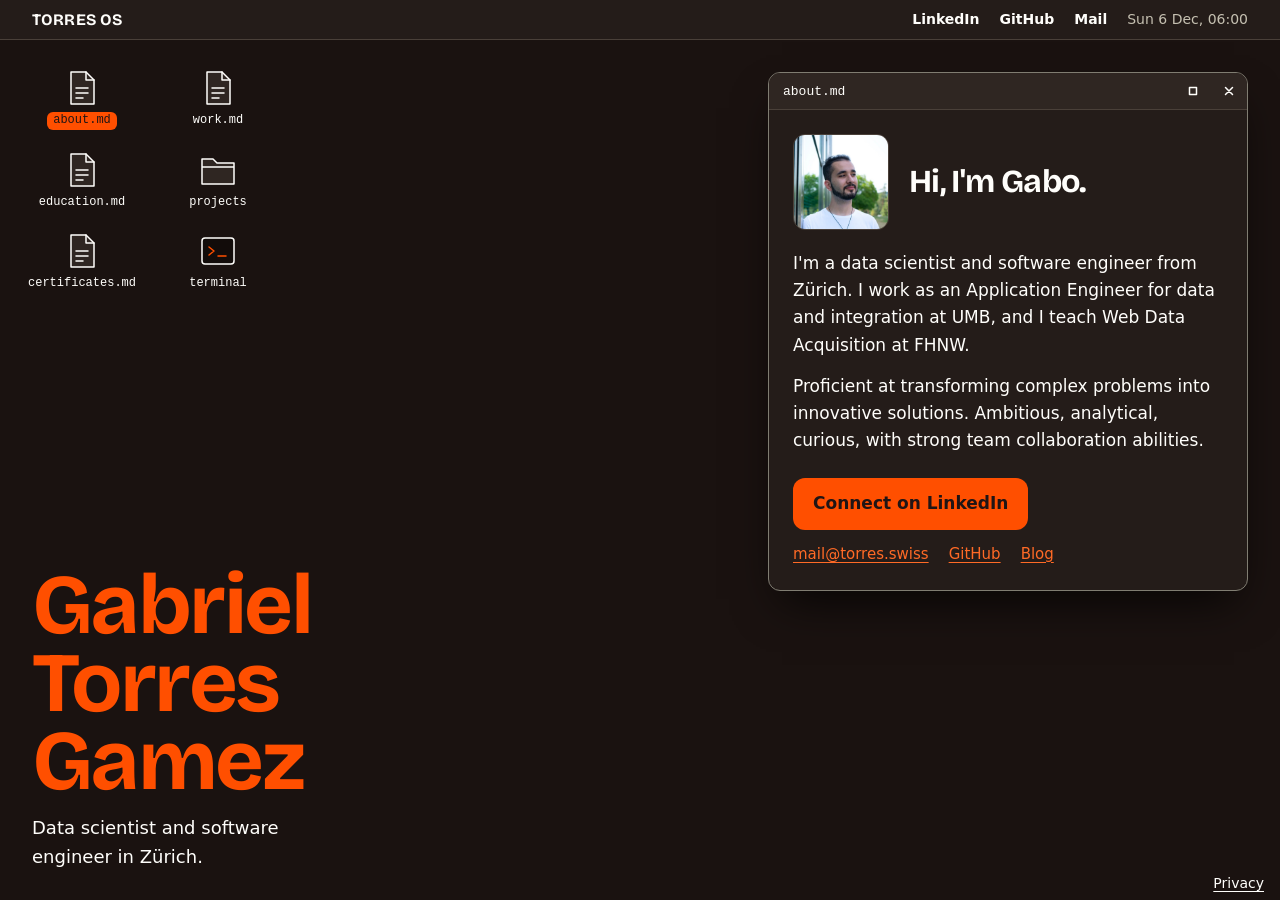
==== commit e31870ce: "move to dark mode" ====
--- a/index.html
+++ b/index.html
@@ -11,7 +11,7 @@
   <meta name="author" content="Gabriel Torres Gamez" />
   <meta name="description"
     content="Gabriel Torres Gamez, data scientist and software engineer in Zürich. His work, education and projects, as a small desktop you can click through." />
-  <meta name="theme-color" content="#ff4f00" />
+  <meta name="theme-color" content="#241c19" />
   <link rel="canonical" href="https://torres.swiss/" />
   <meta property="og:title" content="Gabriel Torres Gamez · TORRES OS" />
   <meta property="og:type" content="website" />
@@ -30,17 +30,17 @@
 <body>
   <svg class="sprite" width="0" height="0" aria-hidden="true" focusable="false">
     <symbol id="i-doc" viewBox="0 0 40 40">
-      <path d="M9 4h15l8 8v24H9z" fill="#fffefb" stroke="#201515" stroke-width="1.5" stroke-linejoin="round" />
-      <path d="M24 4v8h8M14 20h12M14 25h12M14 30h7" fill="none" stroke="#201515" stroke-width="1.5"
+      <path d="M9 4h15l8 8v24H9z" fill="#2f2622" stroke="#fffefb" stroke-width="1.5" stroke-linejoin="round" />
+      <path d="M24 4v8h8M14 20h12M14 25h12M14 30h7" fill="none" stroke="#fffefb" stroke-width="1.5"
         stroke-linecap="round" stroke-linejoin="round" />
     </symbol>
     <symbol id="i-folder" viewBox="0 0 40 40">
-      <path d="M4 9h11l4 4h17v21H4z" fill="#fffefb" stroke="#201515" stroke-width="1.5" stroke-linejoin="round" />
-      <path d="M4 17h32" fill="none" stroke="#201515" stroke-width="1.5" />
+      <path d="M4 9h11l4 4h17v21H4z" fill="#2f2622" stroke="#fffefb" stroke-width="1.5" stroke-linejoin="round" />
+      <path d="M4 17h32" fill="none" stroke="#fffefb" stroke-width="1.5" />
     </symbol>
     <symbol id="i-term" viewBox="0 0 40 40">
-      <rect x="4" y="7" width="32" height="26" rx="3" fill="#201515" stroke="#201515" stroke-width="1.5" />
-      <path d="M11 16l5 4-5 4M20 25h8" fill="none" stroke="#fffefb" stroke-width="1.5" stroke-linecap="round"
+      <rect x="4" y="7" width="32" height="26" rx="3" fill="#120c0a" stroke="#fffefb" stroke-width="1.5" />
+      <path d="M11 16l5 4-5 4M20 25h8" fill="none" stroke="#ff4f00" stroke-width="1.5" stroke-linecap="round"
         stroke-linejoin="round" />
     </symbol>
     <symbol id="i-max" viewBox="0 0 12 12">
--- a/src/css/styles.css
+++ b/src/css/styles.css
@@ -1,4 +1,4 @@
-/* TORRES OS. Tokens after the Zapier-derived DESIGN.md used on fuet.ch. */
+/* TORRES OS. Dark coffee desktop with one orange accent; values shared with fuet.ch and arc.fuet.ch. */
 @font-face {
   font-family: 'Bricolage Grotesque Variable';
   font-style: normal;
@@ -8,18 +8,20 @@
 }
 
 :root {
-  color-scheme: light;
+  color-scheme: dark;
   --orange: #ff4f00;
-  --canvas: #fffefb;
-  --canvas-soft: #f8f4f0;
-  --ink: #201515;
-  --body: #605d52;
-  --hairline: #c5c0b1;
-  --border: #939084;
-  --link: #c2410c;
-  --selection: #ffe3d5;
-  --term-bg: #1a1210;
-  --term-soft: #241c19;
+  --on-orange: #201515; /* text on orange and on cream fills */
+  --ground: #1a1210; /* the wallpaper */
+  --canvas: #241c19; /* windows and the menu bar */
+  --canvas-soft: #2f2622;
+  --ink: #fffefb;
+  --body: #c5c0b1;
+  --hairline: #4a4039;
+  --border: #807d72;
+  --link: #ff6a26;
+  --selection: #7c2d12;
+  --term-bg: #120c0a;
+  --term-soft: #1a1210;
   --term-line: #3a332d;
   --term-ink: #fffefb;
   --term-mute: #c5c0b1;
@@ -47,13 +49,13 @@
   -webkit-text-size-adjust: 100%;
   text-size-adjust: 100%;
   scroll-padding-top: calc(var(--bar) + 1rem);
-  scrollbar-color: var(--ink) var(--orange);
+  scrollbar-color: var(--hairline) var(--ground);
 }
 
 body {
   margin: 0;
   min-height: 100dvh;
-  background: var(--orange);
+  background: var(--ground);
   color: var(--ink);
   font: 1.0625rem/1.6 var(--sans);
   caret-color: var(--orange);
@@ -110,7 +112,7 @@
   height: var(--bar);
   padding: 0 var(--gutter);
   background: var(--canvas);
-  border-bottom: 1px solid var(--ink);
+  border-bottom: 1px solid var(--hairline);
   font-size: 0.875rem;
 }
 
@@ -170,6 +172,7 @@
 
 .hero h1 {
   margin: 0;
+  color: var(--orange);
   font: 700 clamp(2.75rem, 12vw, 5rem)/0.92 var(--display);
   letter-spacing: -0.03em;
   text-wrap: balance;
@@ -211,22 +214,26 @@
   scale: 0.97;
 }
 
+.files a.is-open span {
+  background: var(--canvas-soft);
+}
+
 .files a[aria-current] span {
-  background: var(--ink);
-  color: var(--canvas);
+  background: var(--orange);
+  color: var(--on-orange);
 }
 
 @media (hover: hover) and (pointer: fine) {
   .files a:hover span {
     background: var(--ink);
-    color: var(--canvas);
+    color: var(--on-orange);
   }
 }
 
 /* Windows */
 .win {
   background: var(--canvas);
-  border: 1px solid var(--ink);
+  border: 1px solid var(--hairline);
   border-radius: var(--radius);
   overflow: hidden;
   scroll-margin-top: calc(var(--bar) + 1rem);
@@ -337,7 +344,7 @@
   color: var(--border);
 }
 
-/* Highlights in the files: a marker for key terms, ink for the organisation, rust for current roles. */
+/* Highlights in the files: a marker for key terms, ink for the organisation, the link orange for current roles. */
 mark {
   padding: 0.05em 0.15em;
   margin: 0 -0.15em;
@@ -348,6 +355,7 @@
 
 mark::selection {
   background: var(--orange);
+  color: var(--on-orange);
 }
 
 .entry .meta b {
@@ -374,7 +382,7 @@
 
 .about-top img {
   flex: none;
-  border: 1px solid var(--ink);
+  border: 1px solid var(--hairline);
   border-radius: var(--radius);
 }
 
@@ -403,7 +411,7 @@
   padding: 0.75rem 1.25rem;
   border-radius: var(--radius);
   background: var(--orange);
-  color: var(--ink);
+  color: var(--on-orange);
   font-size: 1.0625rem;
   font-weight: 600;
   text-decoration: none;
@@ -417,7 +425,7 @@
 @media (hover: hover) and (pointer: fine) {
   .btn:hover {
     background: var(--ink);
-    color: var(--canvas);
+    color: var(--on-orange);
   }
 }
 
@@ -478,7 +486,7 @@
   color: var(--ink);
 }
 
-/* Terminal: the one dark window */
+/* Terminal: the darkest window */
 .term {
   background: var(--term-bg);
   color: var(--term-ink);
@@ -488,7 +496,7 @@
 
 .term ::selection {
   background: var(--orange);
-  color: var(--ink);
+  color: var(--on-orange);
 }
 
 .term .win-bar {
@@ -774,12 +782,13 @@
   display: flex;
   flex-direction: column;
   max-height: calc(100% - 2rem);
-  box-shadow: 0 8px 20px -12px rgb(32 21 21 / 0.45);
+  box-shadow: 0 8px 20px -12px rgb(0 0 0 / 0.6);
   transition: opacity 180ms var(--ease-out), scale 180ms var(--ease-out), display 180ms allow-discrete;
 }
 
 .os .win.front {
-  box-shadow: 0 22px 44px -16px rgb(32 21 21 / 0.6);
+  box-shadow: 0 22px 44px -14px rgb(0 0 0 / 0.8);
+  border-color: var(--border);
 }
 
 .os .win:not(.front) .win-bar {
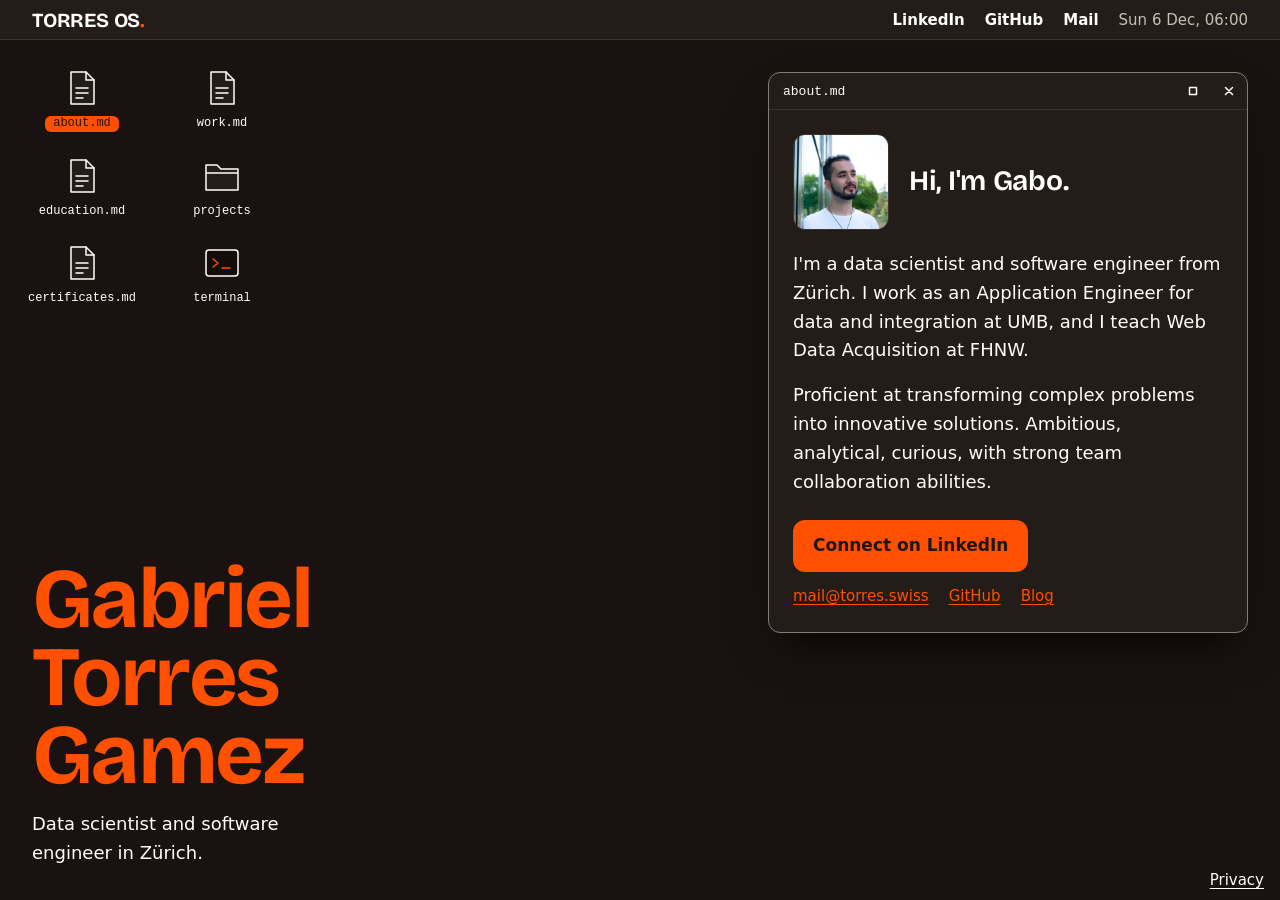
==== commit 7d792dae: "unify design" ====
--- a/index.html
+++ b/index.html
@@ -30,12 +30,12 @@
 <body>
   <svg class="sprite" width="0" height="0" aria-hidden="true" focusable="false">
     <symbol id="i-doc" viewBox="0 0 40 40">
-      <path d="M9 4h15l8 8v24H9z" fill="#2f2622" stroke="#fffefb" stroke-width="1.5" stroke-linejoin="round" />
+      <path d="M9 4h15l8 8v24H9z" fill="#241c19" stroke="#fffefb" stroke-width="1.5" stroke-linejoin="round" />
       <path d="M24 4v8h8M14 20h12M14 25h12M14 30h7" fill="none" stroke="#fffefb" stroke-width="1.5"
         stroke-linecap="round" stroke-linejoin="round" />
     </symbol>
     <symbol id="i-folder" viewBox="0 0 40 40">
-      <path d="M4 9h11l4 4h17v21H4z" fill="#2f2622" stroke="#fffefb" stroke-width="1.5" stroke-linejoin="round" />
+      <path d="M4 9h11l4 4h17v21H4z" fill="#241c19" stroke="#fffefb" stroke-width="1.5" stroke-linejoin="round" />
       <path d="M4 17h32" fill="none" stroke="#fffefb" stroke-width="1.5" />
     </symbol>
     <symbol id="i-term" viewBox="0 0 40 40">
--- a/src/css/styles.css
+++ b/src/css/styles.css
@@ -1,4 +1,4 @@
-/* TORRES OS. Dark coffee desktop with one orange accent; values shared with fuet.ch and arc.fuet.ch. */
+/* TORRES OS. The dark theme of the Torres design system, shared with fuet.ch and arc.fuet.ch. */
 @font-face {
   font-family: 'Bricolage Grotesque Variable';
   font-style: normal;
@@ -9,34 +9,51 @@
 
 :root {
   color-scheme: dark;
-  --orange: #ff4f00;
-  --on-orange: #201515; /* text on orange and on cream fills */
-  --ground: #1a1210; /* the wallpaper */
-  --canvas: #241c19; /* windows and the menu bar */
-  --canvas-soft: #2f2622;
+  /* Torres, dark theme. */
+  --accent: #ff4f00;
+  --on-accent: #201515;
+  --link: #ff4f00;
   --ink: #fffefb;
   --body: #c5c0b1;
-  --hairline: #4a4039;
+  --canvas: #1a1210; /* the wallpaper */
+  --canvas-soft: #241c19;
+  --surface-raised: var(--canvas-soft); /* windows and the menu bar */
+  --hairline: #3a332d;
   --border: #807d72;
-  --link: #ff6a26;
   --selection: #7c2d12;
+  --elevation-2: 0 8px 20px -12px rgb(0 0 0 / 0.6);
+  --elevation-3: 0 22px 44px -14px rgb(0 0 0 / 0.8);
+  /* Terminal only: dark in every theme, three colours with one meaning each. */
   --term-bg: #120c0a;
   --term-soft: #1a1210;
-  --term-line: #3a332d;
-  --term-ink: #fffefb;
-  --term-mute: #c5c0b1;
-  /* Terminal text colours, used like a shell theme: one meaning each. */
   --term-amber: #ffc46b;
   --term-green: #a9d18e;
   --term-blue: #8ecae6;
-  --display: 'Bricolage Grotesque Variable', system-ui, sans-serif;
-  --sans: system-ui, -apple-system, 'Segoe UI', Roboto, sans-serif;
-  --mono: ui-monospace, 'SF Mono', SFMono-Regular, Menlo, Consolas, 'Liberation Mono', monospace;
+  --font-display: 'Bricolage Grotesque Variable', system-ui, sans-serif;
+  --font-sans: system-ui, -apple-system, 'Segoe UI', Roboto, sans-serif;
+  --font-mono: ui-monospace, 'SF Mono', SFMono-Regular, Menlo, Consolas, 'Liberation Mono', monospace;
   --radius: 12px;
   --radius-sm: 6px;
   --bar: 2.5rem;
-  --gutter: clamp(1rem, 4vw, 2rem);
+  --gutter: clamp(1.25rem, 5vw, 2rem);
   --ease-out: cubic-bezier(0.23, 1, 0.32, 1);
+}
+
+/* Torres hc-dark: text 7:1 or more, edges 3:1 or more. */
+@media (prefers-contrast: more) {
+  :root {
+    --accent: #ff8a50;
+    --on-accent: #120c0a;
+    --link: #ff8a50;
+    --canvas: #120c0a;
+    --canvas-soft: #1a1210;
+    --hairline: #807d72;
+    --border: #a8a397;
+  }
+
+  .files a.is-open span {
+    outline: 1px solid var(--hairline);
+  }
 }
 
 *,
@@ -49,16 +66,17 @@
   -webkit-text-size-adjust: 100%;
   text-size-adjust: 100%;
   scroll-padding-top: calc(var(--bar) + 1rem);
-  scrollbar-color: var(--hairline) var(--ground);
+  scrollbar-color: var(--hairline) var(--canvas);
 }
 
 body {
   margin: 0;
   min-height: 100dvh;
-  background: var(--ground);
-  color: var(--ink);
-  font: 1.0625rem/1.6 var(--sans);
-  caret-color: var(--orange);
+  background: var(--canvas);
+  color: var(--ink);
+  font: 1.125rem/1.6 var(--font-sans);
+  caret-color: var(--accent);
+  accent-color: var(--accent);
 }
 
 ::selection {
@@ -67,9 +85,9 @@
 }
 
 :focus-visible {
-  outline: 2px solid var(--ink);
-  outline-offset: 2px;
-  border-radius: 2px;
+  outline: 2px solid var(--accent);
+  outline-offset: 3px;
+  border-radius: var(--radius-sm);
 }
 
 .sprite {
@@ -92,12 +110,12 @@
 a {
   color: var(--link);
   text-decoration-thickness: 1px;
-  text-underline-offset: 0.2em;
+  text-underline-offset: 0.18em;
 }
 
 @media (hover: hover) and (pointer: fine) {
   a:hover {
-    color: var(--ink);
+    text-decoration-thickness: 2px;
   }
 }
 
@@ -111,16 +129,21 @@
   gap: 1.25rem;
   height: var(--bar);
   padding: 0 var(--gutter);
-  background: var(--canvas);
+  background: var(--surface-raised);
   border-bottom: 1px solid var(--hairline);
-  font-size: 0.875rem;
+  font-size: 0.9375rem;
 }
 
 .brand {
   margin-right: auto;
   white-space: nowrap;
-  font: 700 1rem/1 var(--display);
-  letter-spacing: 0.01em;
+  font: 700 1.25rem/1 var(--font-display);
+  letter-spacing: -0.01em;
+}
+
+.brand::after {
+  content: '.';
+  color: var(--accent);
 }
 
 a.brand {
@@ -145,7 +168,7 @@
   .bar-links a:hover {
     text-decoration: underline;
     text-decoration-thickness: 2px;
-    text-decoration-color: var(--orange);
+    text-decoration-color: var(--accent);
   }
 }
 
@@ -158,6 +181,15 @@
 @media (max-width: 30rem) {
   .clock {
     display: none;
+  }
+
+  .bar,
+  .bar-links {
+    gap: 0.75rem;
+  }
+
+  .brand {
+    font-size: 1rem;
   }
 }
 
@@ -172,40 +204,38 @@
 
 .hero h1 {
   margin: 0;
-  color: var(--orange);
-  font: 700 clamp(2.75rem, 12vw, 5rem)/0.92 var(--display);
+  color: var(--accent);
+  font: 700 clamp(3rem, min(6.6vw, 10vh), 6rem)/0.92 var(--font-display);
   letter-spacing: -0.03em;
   text-wrap: balance;
 }
 
 .hero p {
-  margin: 0.875rem 0 0;
+  margin: 1rem 0 0;
   text-wrap: balance;
-  font-size: 1.125rem;
-  font-weight: 500;
 }
 
 /* File icons */
 .files {
   display: grid;
   grid-template-columns: repeat(auto-fill, minmax(7rem, 1fr));
-  gap: 0.25rem;
+  gap: 0.5rem;
 }
 
 .files a {
   display: grid;
   justify-items: center;
-  gap: 0.25rem;
-  padding: 0.5rem 0.25rem;
+  gap: 0.5rem;
+  padding: 0.5rem 0;
   border-radius: var(--radius-sm);
   color: var(--ink);
-  font: 500 0.75rem/1.3 var(--mono);
+  font: 500 0.75rem/1.3 var(--font-mono);
   text-decoration: none;
   transition: scale 140ms var(--ease-out);
 }
 
 .files span {
-  padding: 0.0625rem 0.375rem;
+  padding: 0 0.5rem;
   border-radius: var(--radius-sm);
   white-space: nowrap;
 }
@@ -219,20 +249,20 @@
 }
 
 .files a[aria-current] span {
-  background: var(--orange);
-  color: var(--on-orange);
+  background: var(--accent);
+  color: var(--on-accent);
 }
 
 @media (hover: hover) and (pointer: fine) {
   .files a:hover span {
     background: var(--ink);
-    color: var(--on-orange);
+    color: var(--on-accent);
   }
 }
 
 /* Windows */
 .win {
-  background: var(--canvas);
+  background: var(--surface-raised);
   border: 1px solid var(--hairline);
   border-radius: var(--radius);
   overflow: hidden;
@@ -249,10 +279,9 @@
   justify-content: space-between;
   min-height: 2.25rem;
   padding-left: 0.875rem;
-  background: var(--canvas-soft);
   border-bottom: 1px solid var(--hairline);
   color: var(--body);
-  font: 500 0.8125rem/1 var(--mono);
+  font: 500 0.8125rem/1 var(--font-mono);
 }
 
 .win-name {
@@ -277,7 +306,9 @@
   scale: 0.95;
 }
 
+/* The ring cannot sit outside this tight control, so it is drawn inside, in ink. */
 .win-btn:focus-visible {
+  outline-color: var(--ink);
   outline-offset: -4px;
 }
 
@@ -295,56 +326,68 @@
 .win h1,
 .win h2 {
   margin: 0 0 1.25rem;
-  font: 700 1.75rem/1.1 var(--display);
-  letter-spacing: -0.02em;
+  font: 650 1.75rem/1.2 var(--font-display);
+  letter-spacing: -0.01em;
+  text-wrap: balance;
 }
 
 .win p {
-  margin: 0 0 0.875rem;
+  margin: 0 0 1rem;
   max-width: 68ch;
+  text-wrap: pretty;
 }
 
 .entry + .entry {
-  margin-top: 1.75rem;
+  margin-top: 2rem;
   padding-top: 1.5rem;
   border-top: 1px solid var(--hairline);
 }
 
 .entry h3 {
   margin: 0;
-  font: 650 1.125rem/1.3 var(--display);
+  font: 600 1.125rem/1.3 var(--font-display);
 }
 
 .entry h3 a {
   color: var(--ink);
+  text-decoration: none;
+}
+
+@media (hover: hover) and (pointer: fine) {
+  .entry h3 a:hover {
+    text-decoration: underline 2px var(--accent);
+  }
 }
 
 .entry .meta {
   margin: 0.125rem 0 0;
   color: var(--body);
-  font-size: 0.875rem;
+  font-size: 0.9375rem;
+  line-height: 1.45;
 }
 
 .entry > p:not(.meta) {
-  margin: 0.375rem 0 0;
-  font-size: 0.9375rem;
+  margin: 0.5rem 0 0;
+  font-size: 1.0625rem;
+  line-height: 1.5;
 }
 
 .entry ul {
   margin: 0.75rem 0 0;
-  padding-left: 1.125rem;
-  font-size: 0.9375rem;
+  padding-left: 1.25rem;
+  font-size: 1.0625rem;
+  line-height: 1.5;
 }
 
 .entry li + li {
-  margin-top: 0.375rem;
+  margin-top: 0.5rem;
 }
 
 .entry li::marker {
   color: var(--border);
 }
 
-/* Highlights in the files: a marker for key terms, ink for the organisation, the link orange for current roles. */
+/* Highlights in the files: a marker for key terms, ink for the organisation, the accent for current roles. */
 mark {
   padding: 0.05em 0.15em;
   margin: 0 -0.15em;
@@ -354,8 +397,8 @@
 }
 
 mark::selection {
-  background: var(--orange);
-  color: var(--on-orange);
+  background: var(--accent);
+  color: var(--on-accent);
 }
 
 .entry .meta b {
@@ -388,7 +431,6 @@
 
 .about-top h2 {
   margin: 0;
-  font-size: 2rem;
 }
 
 .actions {
@@ -410,10 +452,9 @@
   display: inline-block;
   padding: 0.75rem 1.25rem;
   border-radius: var(--radius);
-  background: var(--orange);
-  color: var(--on-orange);
-  font-size: 1.0625rem;
-  font-weight: 600;
+  background: var(--accent);
+  color: var(--on-accent);
+  font: 600 1.0625rem/1.6 var(--font-sans);
   text-decoration: none;
   transition: scale 140ms var(--ease-out), background-color 160ms ease, color 160ms ease;
 }
@@ -425,18 +466,19 @@
 @media (hover: hover) and (pointer: fine) {
   .btn:hover {
     background: var(--ink);
-    color: var(--on-orange);
+    color: var(--canvas);
   }
 }
 
 /* certificates.md */
 .certs {
   display: grid;
-  gap: 0.625rem;
+  gap: 0.75rem;
   margin: 0;
   padding: 0;
   list-style: none;
-  font-size: 0.9375rem;
+  font-size: 1.0625rem;
+  line-height: 1.5;
 }
 
 .certs li {
@@ -452,18 +494,18 @@
 /* privacy.md and the link to it */
 .prose h2 {
   margin: 2rem 0 0.5rem;
-  font-size: 1.25rem;
+  font-size: 1.375rem;
   letter-spacing: 0;
 }
 
 .prose ul {
-  margin: 0 0 0.875rem;
-  padding-left: 1.125rem;
+  margin: 0 0 1rem;
+  padding-left: 1.25rem;
   max-width: 68ch;
 }
 
 .prose li + li {
-  margin-top: 0.375rem;
+  margin-top: 0.5rem;
 }
 
 .prose li::marker {
@@ -474,11 +516,13 @@
   padding: 0.1em 0.3em;
   border-radius: var(--radius-sm);
   background: var(--canvas-soft);
-  font: 0.875em var(--mono);
+  outline: 1px solid var(--hairline); /* the window already has the panel tone */
+  font: 0.9em var(--font-mono);
 }
 
 .foot {
-  font-size: 0.875rem;
+  font-size: 0.9375rem;
+  line-height: 1.45;
   text-align: center;
 }
 
@@ -489,33 +533,29 @@
 /* Terminal: the darkest window */
 .term {
   background: var(--term-bg);
-  color: var(--term-ink);
-  font: 0.875rem/1.55 var(--mono);
-  scrollbar-color: var(--term-line) var(--term-bg);
+  color: var(--ink);
+  font: 0.875rem/1.55 var(--font-mono);
+  scrollbar-color: var(--hairline) var(--term-bg);
 }
 
 .term ::selection {
-  background: var(--orange);
-  color: var(--on-orange);
+  background: var(--accent);
+  color: var(--on-accent);
 }
 
 .term .win-bar {
   background: var(--term-soft);
-  border-bottom-color: var(--term-line);
-  color: var(--term-mute);
+  border-bottom-color: var(--hairline);
+  color: var(--body);
 }
 
 .term .win-btn {
-  color: var(--term-ink);
-}
-
-.term :focus-visible {
-  outline-color: var(--orange);
+  color: var(--ink);
 }
 
 @media (hover: hover) and (pointer: fine) {
   .term .win-btn:hover {
-    color: var(--orange);
+    color: var(--accent);
   }
 }
 
@@ -525,7 +565,7 @@
   min-height: 16rem;
   padding: 1rem;
   cursor: text;
-  scrollbar-color: var(--term-line) transparent;
+  scrollbar-color: var(--hairline) transparent;
 }
 
 .term-out > div {
@@ -535,7 +575,7 @@
 
 .term-out .cmd {
   margin-top: 0.75rem;
-  color: var(--term-mute);
+  color: var(--body);
 }
 
 .term-out .cmd:first-child {
@@ -548,12 +588,12 @@
 
 .term-out .t-h3 {
   margin-top: 0.75rem;
-  color: var(--orange);
+  color: var(--accent);
   font-weight: 600;
 }
 
 .term-out .t-meta {
-  color: var(--term-mute);
+  color: var(--body);
 }
 
 .term-out .org,
@@ -571,16 +611,16 @@
 }
 
 .term-out .when {
-  color: var(--term-mute);
+  color: var(--body);
 }
 
 .term-out .err {
-  color: var(--orange);
+  color: var(--accent);
 }
 
 .term-out .logo {
   overflow: hidden;
-  color: var(--orange);
+  color: var(--accent);
   font-size: min(1.5cqw, 0.75rem);
   line-height: 1;
   white-space: pre;
@@ -594,7 +634,7 @@
 
 .term-line label {
   flex: none;
-  color: var(--orange);
+  color: var(--accent);
 }
 
 .term-line input {
@@ -606,7 +646,7 @@
   background: none;
   color: inherit;
   font: inherit;
-  caret-color: var(--orange);
+  caret-color: var(--accent);
   caret-shape: block;
 }
 
@@ -627,17 +667,16 @@
   display: grid;
   align-content: center;
   justify-content: center;
-  gap: 0.25rem;
   padding: var(--gutter);
   background: var(--term-bg);
-  color: var(--term-ink);
-  font: 0.875rem/1.5 var(--mono);
+  color: var(--ink);
+  font: 0.875rem/1.5 var(--font-mono);
   animation: boot-out 240ms 3000ms steps(4) forwards;
 }
 
 .boot-logo {
   margin: 0 0 1.25rem;
-  color: var(--orange);
+  color: var(--accent);
   font: inherit;
   font-size: min(1.55vw, 0.8125rem);
   line-height: 1;
@@ -675,7 +714,7 @@
 }
 
 .boot b {
-  color: var(--orange);
+  color: var(--accent);
   font-weight: 500;
   opacity: 0;
   animation: boot-line 1ms calc(var(--t) + var(--ok)) forwards;
@@ -688,7 +727,7 @@
   width: 0.6em;
   height: 1.15em;
   margin-left: 0.5em;
-  background: var(--orange);
+  background: var(--accent);
   vertical-align: text-bottom;
   animation: boot-blink 600ms steps(1) infinite, boot-cursor-off 1ms var(--next) forwards;
 }
@@ -752,12 +791,11 @@
 .os .hero {
   position: absolute;
   left: 2rem;
-  bottom: 1.75rem;
+  bottom: 2rem;
 }
 
 .os .hero h1 {
   max-width: 8ch;
-  font-size: clamp(3rem, min(6.6vw, 10vh), 6rem);
 }
 
 .os .hero p {
@@ -767,7 +805,7 @@
 .os .foot {
   position: absolute;
   right: 1rem;
-  bottom: 0.375rem;
+  bottom: 0.5rem;
 }
 
 .os .files {
@@ -782,17 +820,13 @@
   display: flex;
   flex-direction: column;
   max-height: calc(100% - 2rem);
-  box-shadow: 0 8px 20px -12px rgb(0 0 0 / 0.6);
+  box-shadow: var(--elevation-2);
   transition: opacity 180ms var(--ease-out), scale 180ms var(--ease-out), display 180ms allow-discrete;
 }
 
 .os .win.front {
-  box-shadow: 0 22px 44px -14px rgb(0 0 0 / 0.8);
+  box-shadow: var(--elevation-3);
   border-color: var(--border);
-}
-
-.os .win:not(.front) .win-bar {
-  background: var(--canvas);
 }
 
 .os .term:not(.front) .win-bar {
@@ -804,7 +838,7 @@
 }
 
 .os .term.front .win-bar {
-  color: var(--term-ink);
+  color: var(--ink);
 }
 
 .os .win:not(.open) {
@@ -835,7 +869,7 @@
 
 /* Maximised: the window fills the desk; the text column keeps a readable width. */
 .os #desk .win.max {
-  inset: 0.75rem 0.75rem 1.75rem; /* leaves the Privacy link visible underneath */
+  inset: 0.75rem 0.75rem 2rem; /* leaves the Privacy link visible underneath */
   width: auto;
   height: auto;
   max-height: none;
@@ -846,7 +880,7 @@
 }
 
 .os .win.max:not(.term) .win-body {
-  padding-inline: max(1.5rem, calc((100% - 44rem) / 2));
+  padding-inline: max(1.5rem, calc((100% - 40rem) / 2));
 }
 
 .os .win.dragging .win-bar {
